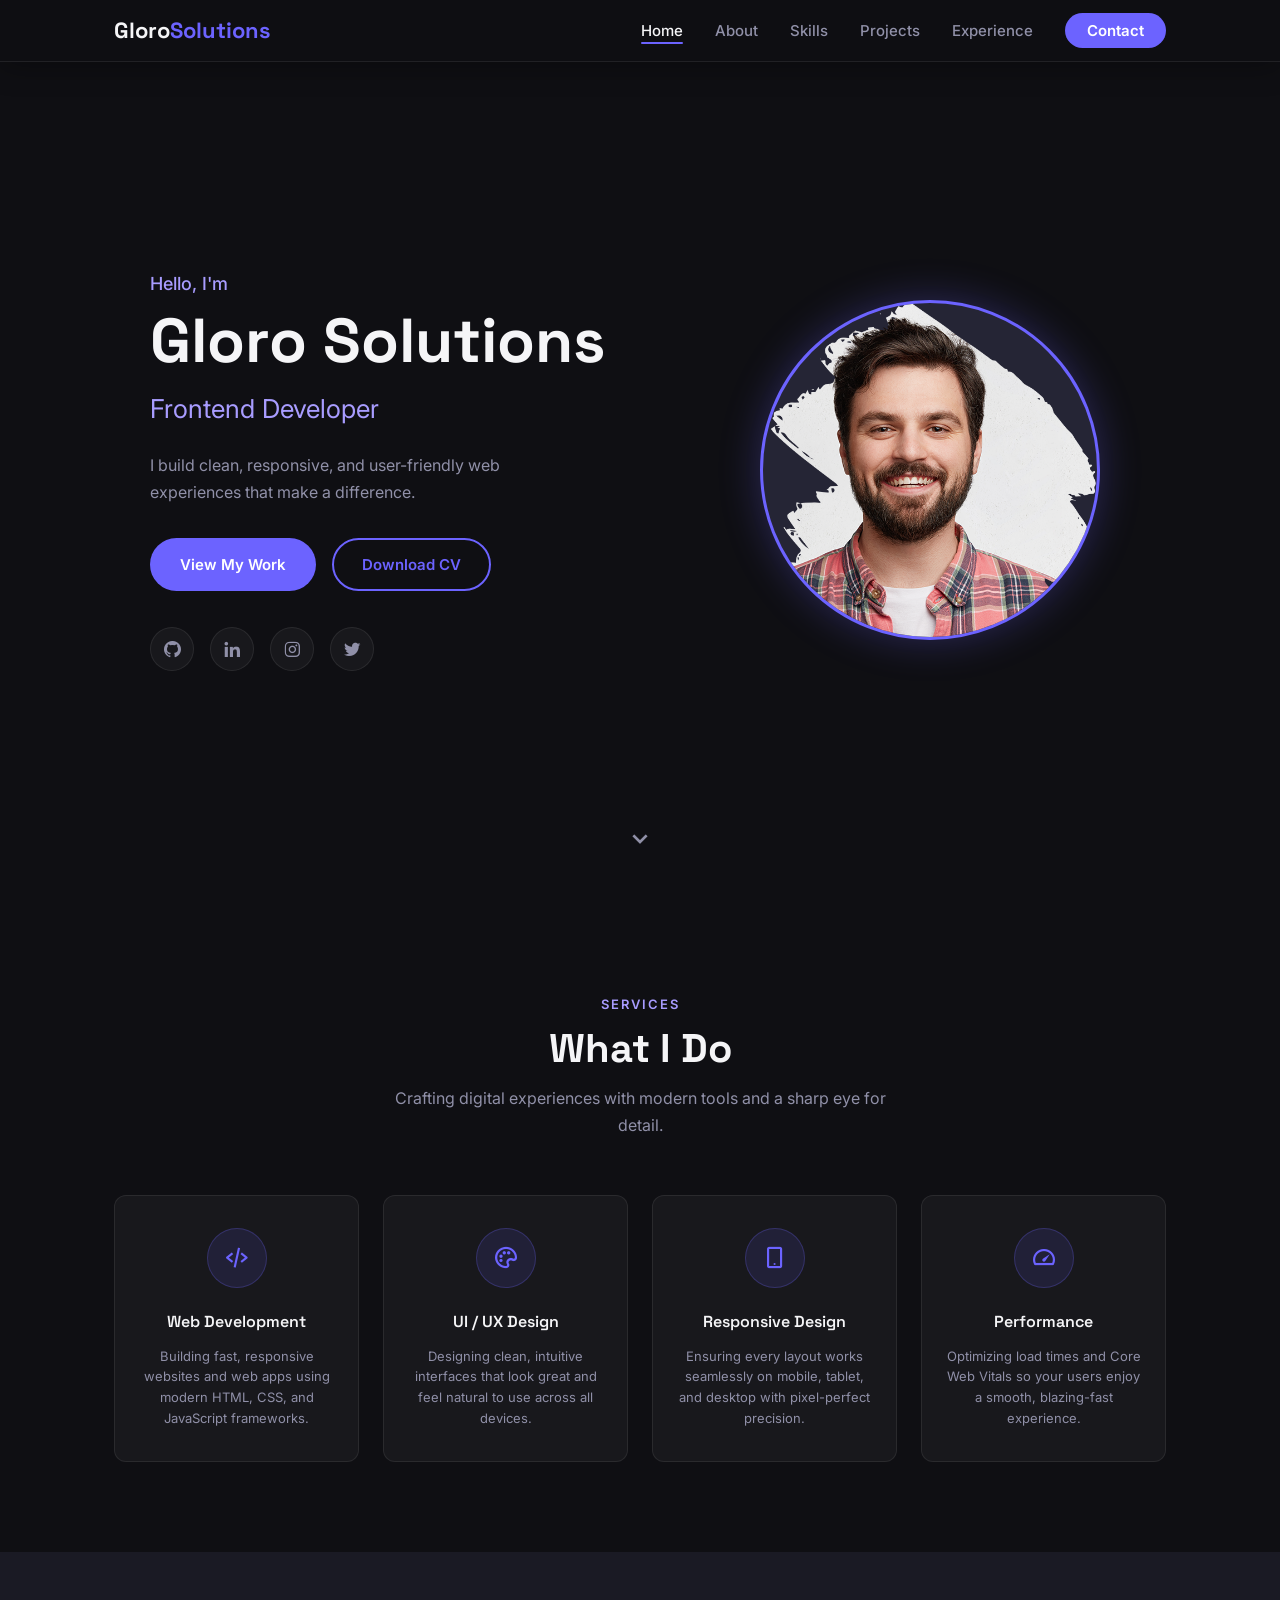
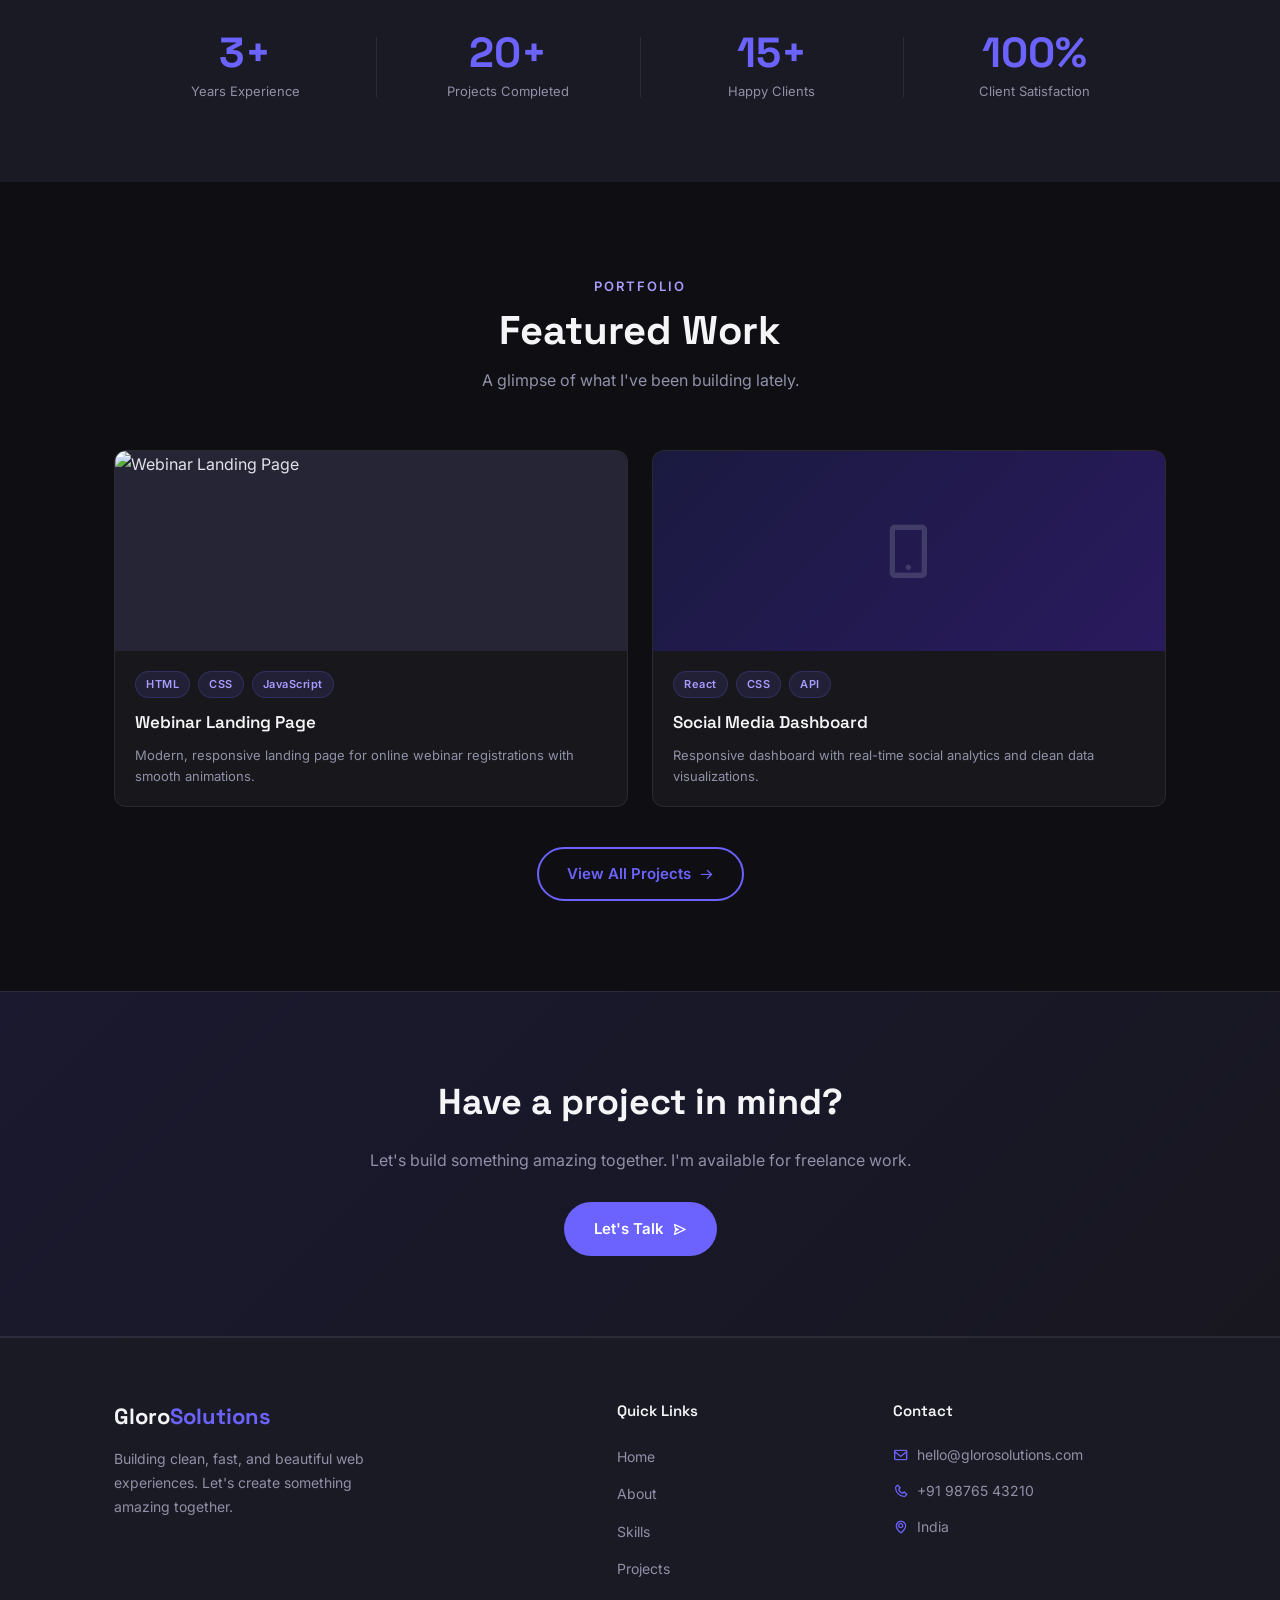
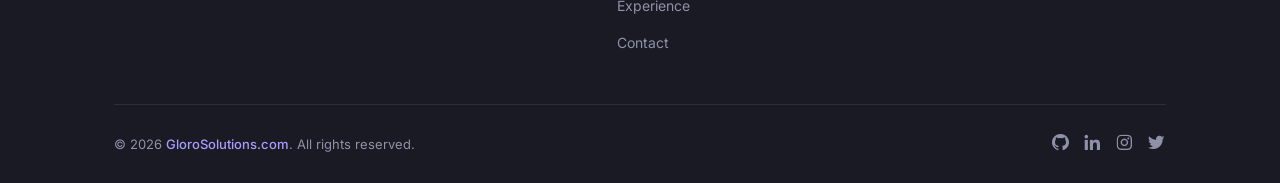
==== index.html @ 747c71aa "Initial commit" ====
<!doctype html>
<html lang="en">
  <head>
    <meta charset="UTF-8" />
    <meta name="viewport" content="width=device-width, initial-scale=1.0" />
    <title>Gloro Solutions | Frontend Developer Portfolio</title>
    <meta
      name="description"
      content="Frontend Developer portfolio showcasing projects, skills, and experience."
    />
    <link rel="stylesheet" href="style.css" />
    <!-- Boxicons -->
    <link
      href="https://unpkg.com/boxicons@2.1.4/css/boxicons.min.css"
      rel="stylesheet"
    />
    <!-- Google Fonts -->
    <link
      href="https://fonts.googleapis.com/css2?family=Inter:wght@300;400;500;600;700&family=Space+Grotesk:wght@400;500;600;700&display=swap"
      rel="stylesheet"
    />
  </head>

  <body>
    <!-- ===== NAVBAR ===== -->
    <nav class="navbar scrolled" id="navbar">
      <div class="nav-container">
        <a href="index.html" class="nav-logo">Gloro<span>Solutions</span></a>
        <button class="hamburger" id="hamburger" aria-label="Toggle menu">
          <span></span><span></span><span></span>
        </button>
        <ul class="nav-links" id="nav-links">
          <li><a href="index.html" class="active">Home</a></li>
          <li><a href="about.html">About</a></li>
          <li><a href="skills.html">Skills</a></li>
          <li><a href="projects.html">Projects</a></li>
          <li><a href="experience.html">Experience</a></li>
          <li><a href="contact.html" class="nav-cta">Contact</a></li>
        </ul>
      </div>
    </nav>

    <!-- ===== HERO / HOME ===== -->
    <section class="hero" id="home">
      <div class="hero-content">
        <p class="hero-greeting">Hello, I'm</p>
        <h1 class="hero-name">Gloro Solutions</h1>
        <h2 class="hero-title">Frontend Developer</h2>
        <p class="hero-desc">
          I build clean, responsive, and user-friendly web experiences that make
          a difference.
        </p>
        <div class="hero-btns">
          <a href="projects.html" class="btn btn-primary">View My Work</a>
          <a href="resume.pdf" class="btn btn-outline" download>Download CV</a>
        </div>
        <div class="hero-socials">
          <a href="#" aria-label="GitHub"><i class="bx bxl-github"></i></a>
          <a href="#" aria-label="LinkedIn"><i class="bx bxl-linkedin"></i></a>
          <a href="#" aria-label="Instagram"
            ><i class="bx bxl-instagram"></i
          ></a>
          <a href="#" aria-label="Twitter"><i class="bx bxl-twitter"></i></a>
        </div>
      </div>
      <div class="hero-image">
        <div class="hero-img-wrapper">
          <img src="img/main.png" alt="Gloro Solutions - Frontend Developer" />
        </div>
      </div>
      <a href="#what-i-do" class="scroll-indicator" aria-label="Scroll down">
        <i class="bx bx-chevron-down"></i>
      </a>
    </section>

    <!-- ===== WHAT I DO ===== -->
    <section class="section" id="what-i-do">
      <div class="container">
        <div class="section-header">
          <span class="section-tag">Services</span>
          <h2 class="section-title">What I Do</h2>
          <p class="section-subtitle">
            Crafting digital experiences with modern tools and a sharp eye for
            detail.
          </p>
        </div>
        <div class="services-grid">
          <div class="service-card fade-in">
            <div class="service-icon"><i class="bx bx-code-alt"></i></div>
            <h3>Web Development</h3>
            <p>
              Building fast, responsive websites and web apps using modern HTML,
              CSS, and JavaScript frameworks.
            </p>
          </div>
          <div class="service-card fade-in">
            <div class="service-icon"><i class="bx bx-palette"></i></div>
            <h3>UI / UX Design</h3>
            <p>
              Designing clean, intuitive interfaces that look great and feel
              natural to use across all devices.
            </p>
          </div>
          <div class="service-card fade-in">
            <div class="service-icon"><i class="bx bx-mobile-alt"></i></div>
            <h3>Responsive Design</h3>
            <p>
              Ensuring every layout works seamlessly on mobile, tablet, and
              desktop with pixel-perfect precision.
            </p>
          </div>
          <div class="service-card fade-in">
            <div class="service-icon"><i class="bx bx-tachometer"></i></div>
            <h3>Performance</h3>
            <p>
              Optimizing load times and Core Web Vitals so your users enjoy a
              smooth, blazing-fast experience.
            </p>
          </div>
        </div>
      </div>
    </section>

    <!-- ===== QUICK STATS ===== -->
    <section class="section section-alt home-stats-section">
      <div class="container">
        <div class="home-stats">
          <div class="home-stat fade-in">
            <span class="stat-number">3+</span>
            <span class="stat-label">Years Experience</span>
          </div>
          <div class="home-stat-divider"></div>
          <div class="home-stat fade-in">
            <span class="stat-number">20+</span>
            <span class="stat-label">Projects Completed</span>
          </div>
          <div class="home-stat-divider"></div>
          <div class="home-stat fade-in">
            <span class="stat-number">15+</span>
            <span class="stat-label">Happy Clients</span>
          </div>
          <div class="home-stat-divider"></div>
          <div class="home-stat fade-in">
            <span class="stat-number">100%</span>
            <span class="stat-label">Client Satisfaction</span>
          </div>
        </div>
      </div>
    </section>

    <!-- ===== FEATURED PROJECTS TEASER ===== -->
    <section class="section" id="featured">
      <div class="container">
        <div class="section-header">
          <span class="section-tag">Portfolio</span>
          <h2 class="section-title">Featured Work</h2>
          <p class="section-subtitle">
            A glimpse of what I've been building lately.
          </p>
        </div>
        <div class="featured-grid">
          <div class="project-card fade-in">
            <div class="project-img">
              <img src="img/Web 1920 – 2.png" alt="Webinar Landing Page" />
              <div class="project-overlay">
                <a href="#" class="btn btn-sm">Live Demo</a>
                <a href="#" class="btn btn-sm btn-outline-light">GitHub</a>
              </div>
            </div>
            <div class="project-info">
              <div class="project-tags">
                <span>HTML</span><span>CSS</span><span>JavaScript</span>
              </div>
              <h3>Webinar Landing Page</h3>
              <p>
                Modern, responsive landing page for online webinar registrations
                with smooth animations.
              </p>
            </div>
          </div>
          <div class="project-card fade-in">
            <div class="project-img project-img-placeholder">
              <i class="bx bx-mobile-alt"></i>
              <div class="project-overlay">
                <a href="#" class="btn btn-sm">Live Demo</a>
                <a href="#" class="btn btn-sm btn-outline-light">GitHub</a>
              </div>
            </div>
            <div class="project-info">
              <div class="project-tags">
                <span>React</span><span>CSS</span><span>API</span>
              </div>
              <h3>Social Media Dashboard</h3>
              <p>
                Responsive dashboard with real-time social analytics and clean
                data visualizations.
              </p>
            </div>
          </div>
        </div>
        <div class="view-all-wrap">
          <a href="projects.html" class="btn btn-outline"
            >View All Projects
            <i class="bx bx-arrow-back bx-flip-horizontal"></i
          ></a>
        </div>
      </div>
    </section>

    <!-- ===== CTA STRIP ===== -->
    <section class="cta-section">
      <div class="container">
        <div class="cta-box fade-in">
          <h2>Have a project in mind?</h2>
          <p>
            Let's build something amazing together. I'm available for freelance
            work.
          </p>
          <a href="contact.html" class="btn btn-primary"
            >Let's Talk <i class="bx bx-send"></i
          ></a>
        </div>
      </div>
    </section>

    <!-- ===== FOOTER ===== -->
    <footer class="footer">
      <div class="footer-container">
        <div class="footer-top">
          <div class="footer-brand">
            <a href="index.html" class="nav-logo">Gloro<span>Solutions</span></a>
            <p>
              Building clean, fast, and beautiful web experiences. Let's create
              something amazing together.
            </p>
          </div>
          <div class="footer-links">
            <h4>Quick Links</h4>
            <ul>
              <li><a href="index.html">Home</a></li>
              <li><a href="about.html">About</a></li>
              <li><a href="skills.html">Skills</a></li>
              <li><a href="projects.html">Projects</a></li>
              <li><a href="experience.html">Experience</a></li>
              <li><a href="contact.html">Contact</a></li>
            </ul>
          </div>
          <div class="footer-contact">
            <h4>Contact</h4>
            <p><i class="bx bx-envelope"></i> hello@glorosolutions.com</p>
            <p><i class="bx bx-phone"></i> +91 98765 43210</p>
            <p><i class="bx bx-map"></i> India</p>
          </div>
        </div>
        <div class="footer-bottom">
          <p class="footer-credit">
            &copy; 2026
            <a href="https://glorosolutions.com" target="_blank" rel="noopener"
              >GloroSolutions.com</a
            >. All rights reserved.
          </p>
          <div class="footer-socials">
            <a href="#" aria-label="GitHub"><i class="bx bxl-github"></i></a>
            <a href="#" aria-label="LinkedIn"
              ><i class="bx bxl-linkedin"></i
            ></a>
            <a href="#" aria-label="Instagram"
              ><i class="bx bxl-instagram"></i
            ></a>
            <a href="#" aria-label="Twitter"><i class="bx bxl-twitter"></i></a>
          </div>
        </div>
      </div>
    </footer>

    <!-- Back to Top -->
    <a href="#home" class="back-to-top" id="backToTop" aria-label="Back to top">
      <i class="bx bx-chevron-up"></i>
    </a>

    <script>
      // Mobile hamburger
      const hamburger = document.getElementById("hamburger");
      const navLinks = document.getElementById("nav-links");
      hamburger.addEventListener("click", () => {
        hamburger.classList.toggle("open");
        navLinks.classList.toggle("open");
      });
      navLinks.querySelectorAll("a").forEach((link) => {
        link.addEventListener("click", () => {
          hamburger.classList.remove("open");
          navLinks.classList.remove("open");
        });
      });

      // Back to top button
      const backBtn = document.getElementById("backToTop");
      window.addEventListener("scroll", () => {
        backBtn.classList.toggle("visible", window.scrollY > 400);
      });

      // Fade-in on scroll
      const fadeObserver = new IntersectionObserver(
        (entries) => {
          entries.forEach((entry) => {
            if (entry.isIntersecting) entry.target.classList.add("visible");
          });
        },
        { threshold: 0.1 },
      );
      document
        .querySelectorAll(".fade-in")
        .forEach((el) => fadeObserver.observe(el));
    </script>
  </body>
</html>
---- style.css ----
/* ===========================
   RESET & BASE
=========================== */
*,
*::before,
*::after {
  margin: 0;
  padding: 0;
  box-sizing: border-box;
}

:root {
  --accent: #6c63ff;
  --accent-light: #a89cff;
  --dark: #0f0f13;
  --dark-2: #1a1a24;
  --dark-3: #252535;
  --light: #f5f5f7;
  --text: #e2e2ea;
  --text-muted: #9090a8;
  --border: rgba(255, 255, 255, 0.08);
  --card-bg: rgba(255, 255, 255, 0.04);
  --radius: 12px;
  --radius-sm: 8px;
  --transition: 0.3s ease;
  --shadow: 0 4px 30px rgba(0, 0, 0, 0.3);
}

html {
  scroll-behavior: smooth;
}

body {
  background: var(--dark);
  color: var(--text);
  font-family: "Inter", sans-serif;
  font-size: 16px;
  line-height: 1.7;
  opacity: 0;
  animation: fadeIn 0.6s ease 0.1s forwards;
}

@keyframes fadeIn {
  to {
    opacity: 1;
  }
}

a {
  text-decoration: none;
  color: inherit;
}
img {
  max-width: 100%;
  display: block;
}
ul {
  list-style: none;
}

/* ===========================
   REUSABLE
=========================== */
.container {
  max-width: 1100px;
  margin: 0 auto;
  padding: 0 24px;
}

.section {
  padding: 90px 0;
}

/* Extra top padding for inner pages with fixed navbar */
.page-section {
  padding-top: 140px;
}

.section-alt {
  background: var(--dark-2);
}

.section-header {
  text-align: center;
  margin-bottom: 56px;
}

.section-tag {
  display: inline-block;
  font-size: 13px;
  font-weight: 600;
  letter-spacing: 2px;
  text-transform: uppercase;
  color: var(--accent-light);
  margin-bottom: 10px;
}

.section-title {
  font-family: "Space Grotesk", sans-serif;
  font-size: clamp(28px, 5vw, 40px);
  font-weight: 700;
  color: var(--light);
  line-height: 1.2;
}

.section-subtitle {
  color: var(--text-muted);
  margin-top: 12px;
  max-width: 500px;
  margin-left: auto;
  margin-right: auto;
}

/* Buttons */
.btn {
  display: inline-flex;
  align-items: center;
  gap: 8px;
  padding: 12px 28px;
  border-radius: 50px;
  font-weight: 600;
  font-size: 15px;
  cursor: pointer;
  border: 2px solid transparent;
  transition: var(--transition);
}

.btn-primary {
  background: var(--accent);
  color: #fff;
}

.btn-primary:hover {
  background: var(--accent-light);
  transform: translateY(-2px);
  box-shadow: 0 8px 25px rgba(108, 99, 255, 0.4);
}

.btn-outline {
  background: transparent;
  border-color: var(--accent);
  color: var(--accent);
}

.btn-outline:hover {
  background: var(--accent);
  color: #fff;
  transform: translateY(-2px);
}

.btn-sm {
  padding: 8px 20px;
  font-size: 13px;
  border-radius: 6px;
  background: var(--accent);
  color: #fff;
  border: 2px solid transparent;
}

.btn-sm:hover {
  background: #fff;
  color: var(--accent);
}

.btn-outline-light {
  background: transparent;
  border-color: rgba(255, 255, 255, 0.7);
  color: #fff;
}

.btn-outline-light:hover {
  background: #fff;
  color: var(--dark);
}

.btn-full {
  width: 100%;
  justify-content: center;
}

/* Fade-in animation */
.fade-in {
  opacity: 0;
  transform: translateY(24px);
  transition:
    opacity 0.6s ease,
    transform 0.6s ease;
}
.fade-in.visible {
  opacity: 1;
  transform: none;
}

/* ===========================
   NAVBAR
=========================== */
.navbar {
  position: fixed;
  top: 0;
  left: 0;
  right: 0;
  z-index: 1000;
  padding: 18px 0;
  transition: var(--transition);
}

.navbar.scrolled {
  background: rgba(15, 15, 19, 0.9);
  backdrop-filter: blur(12px);
  -webkit-backdrop-filter: blur(12px);
  border-bottom: 1px solid var(--border);
  padding: 12px 0;
  box-shadow: var(--shadow);
}

.nav-container {
  max-width: 1100px;
  margin: 0 auto;
  padding: 0 24px;
  display: flex;
  align-items: center;
  justify-content: space-between;
}

.nav-logo {
  font-family: "Space Grotesk", sans-serif;
  font-size: 22px;
  font-weight: 700;
  color: var(--light);
}

.nav-logo span {
  color: var(--accent);
}

.nav-links {
  display: flex;
  align-items: center;
  gap: 32px;
}

.nav-links a {
  font-size: 15px;
  font-weight: 500;
  color: var(--text-muted);
  transition: var(--transition);
  position: relative;
}

.nav-links a::after {
  content: "";
  position: absolute;
  bottom: -4px;
  left: 0;
  width: 0;
  height: 2px;
  background: var(--accent);
  transition: var(--transition);
  border-radius: 2px;
}

.nav-links a:hover,
.nav-links a.active {
  color: var(--light);
}

.nav-links a:hover::after,
.nav-links a.active::after {
  width: 100%;
}

.nav-cta {
  background: var(--accent);
  color: #fff !important;
  padding: 8px 22px;
  border-radius: 50px;
  font-weight: 600 !important;
}

.nav-cta::after {
  display: none !important;
}
.nav-cta:hover {
  background: var(--accent-light) !important;
  color: #fff !important;
}

.hamburger {
  display: none;
  flex-direction: column;
  gap: 5px;
  background: none;
  border: none;
  cursor: pointer;
  padding: 4px;
}

.hamburger span {
  display: block;
  width: 24px;
  height: 2px;
  background: var(--light);
  border-radius: 2px;
  transition: var(--transition);
}

.hamburger.open span:nth-child(1) {
  transform: translateY(7px) rotate(45deg);
}
.hamburger.open span:nth-child(2) {
  opacity: 0;
}
.hamburger.open span:nth-child(3) {
  transform: translateY(-7px) rotate(-45deg);
}

/* ===========================
   HERO
=========================== */
.hero {
  min-height: 100vh;
  display: flex;
  align-items: center;
  justify-content: center;
  gap: 60px;
  padding: 120px 24px 80px;
  max-width: 1100px;
  margin: 0 auto;
  position: relative;
}

.hero-content {
  flex: 1;
  max-width: 520px;
}

.hero-greeting {
  color: var(--accent-light);
  font-weight: 500;
  font-size: 18px;
  margin-bottom: 8px;
}

.hero-name {
  font-family: "Space Grotesk", sans-serif;
  font-size: clamp(36px, 6vw, 62px);
  font-weight: 700;
  color: var(--light);
  line-height: 1.1;
  margin-bottom: 12px;
}

.hero-title {
  font-size: clamp(18px, 3vw, 26px);
  font-weight: 400;
  color: var(--accent-light);
  margin-bottom: 20px;
}

.hero-desc {
  color: var(--text-muted);
  font-size: 16px;
  margin-bottom: 32px;
  max-width: 420px;
}

.hero-btns {
  display: flex;
  gap: 16px;
  flex-wrap: wrap;
  margin-bottom: 36px;
}

.hero-socials {
  display: flex;
  gap: 16px;
}

.hero-socials a {
  width: 44px;
  height: 44px;
  border-radius: 50%;
  border: 1px solid var(--border);
  display: flex;
  align-items: center;
  justify-content: center;
  color: var(--text-muted);
  font-size: 20px;
  transition: var(--transition);
  background: var(--card-bg);
}

.hero-socials a:hover {
  border-color: var(--accent);
  color: var(--accent);
  transform: translateY(-3px);
  background: rgba(108, 99, 255, 0.1);
}

.hero-image {
  flex: 1;
  max-width: 400px;
  display: flex;
  justify-content: center;
}

.hero-img-wrapper {
  width: 340px;
  height: 340px;
  border-radius: 50%;
  overflow: hidden;
  border: 3px solid var(--accent);
  box-shadow: 0 0 40px rgba(108, 99, 255, 0.3);
  background: var(--dark-3);
}

.hero-img-wrapper img {
  width: 100%;
  height: 100%;
  object-fit: cover;
  object-position: top;
  transition: transform 0.6s ease;
}

.hero-img-wrapper:hover img {
  transform: scale(1.05);
}

.scroll-indicator {
  position: absolute;
  bottom: 32px;
  left: 50%;
  transform: translateX(-50%);
  color: var(--text-muted);
  font-size: 32px;
  animation: bounce 2s infinite;
}

@keyframes bounce {
  0%,
  100% {
    transform: translateX(-50%) translateY(0);
  }
  50% {
    transform: translateX(-50%) translateY(10px);
  }
}

/* ===========================
   ABOUT
=========================== */
.about-grid {
  display: grid;
  grid-template-columns: 1fr 1fr;
  gap: 48px;
  align-items: start;
}

.about-text p {
  color: var(--text-muted);
  margin-bottom: 16px;
}

.about-text p strong {
  color: var(--light);
}

.about-stats {
  display: flex;
  gap: 32px;
  margin: 32px 0;
  flex-wrap: wrap;
}

.stat {
  text-align: center;
}

.stat-number {
  display: block;
  font-family: "Space Grotesk", sans-serif;
  font-size: 36px;
  font-weight: 700;
  color: var(--accent);
  line-height: 1;
}

.stat-label {
  font-size: 13px;
  color: var(--text-muted);
  margin-top: 4px;
  display: block;
}

.info-card {
  background: var(--card-bg);
  border: 1px solid var(--border);
  border-radius: var(--radius);
  padding: 28px;
}

.info-item {
  display: flex;
  justify-content: space-between;
  align-items: center;
  padding: 14px 0;
  border-bottom: 1px solid var(--border);
}

.info-item:last-child {
  border-bottom: none;
}

.info-label {
  font-size: 13px;
  color: var(--text-muted);
  text-transform: uppercase;
  letter-spacing: 1px;
  font-weight: 500;
}

.info-value {
  font-weight: 500;
  color: var(--light);
  font-size: 14px;
}

.available {
  color: #22c55e !important;
  display: flex;
  align-items: center;
  gap: 6px;
}

.available::before {
  content: "";
  display: inline-block;
  width: 8px;
  height: 8px;
  background: #22c55e;
  border-radius: 50%;
  animation: pulse 2s infinite;
}

@keyframes pulse {
  0%,
  100% {
    box-shadow: 0 0 0 0 rgba(34, 197, 94, 0.4);
  }
  50% {
    box-shadow: 0 0 0 6px rgba(34, 197, 94, 0);
  }
}

/* ===========================
   SKILLS
=========================== */
.skills-grid {
  display: grid;
  grid-template-columns: repeat(3, 1fr);
  gap: 28px;
}

.skill-category {
  background: var(--card-bg);
  border: 1px solid var(--border);
  border-radius: var(--radius);
  padding: 28px;
  transition: var(--transition);
}

.skill-category:hover {
  border-color: var(--accent);
  transform: translateY(-4px);
}

.skill-category h3 {
  font-family: "Space Grotesk", sans-serif;
  font-size: 17px;
  font-weight: 600;
  color: var(--light);
  margin-bottom: 24px;
  display: flex;
  align-items: center;
  gap: 8px;
}

.skill-category h3 i {
  color: var(--accent);
  font-size: 20px;
}

.skill-item {
  margin-bottom: 18px;
}

.skill-item span {
  font-size: 13px;
  color: var(--text-muted);
  display: block;
  margin-bottom: 6px;
}

.skill-bar {
  height: 5px;
  background: var(--border);
  border-radius: 10px;
  overflow: hidden;
}

.skill-fill {
  height: 100%;
  background: linear-gradient(90deg, var(--accent), var(--accent-light));
  border-radius: 10px;
  width: 0;
  transition: width 1.2s cubic-bezier(0.4, 0, 0.2, 1);
}

.skill-category.animate .skill-fill {
  /* triggered by JS */
}

/* ===========================
   PROJECTS
=========================== */
.projects-grid {
  display: grid;
  grid-template-columns: repeat(3, 1fr);
  gap: 24px;
}

.project-card {
  background: var(--card-bg);
  border: 1px solid var(--border);
  border-radius: var(--radius);
  overflow: hidden;
  transition: var(--transition);
}

.project-card:hover {
  border-color: var(--accent);
  transform: translateY(-6px);
  box-shadow: 0 16px 40px rgba(108, 99, 255, 0.2);
}

.project-img {
  position: relative;
  height: 200px;
  overflow: hidden;
  background: var(--dark-3);
}

.project-img img {
  width: 100%;
  height: 100%;
  object-fit: cover;
  transition: transform 0.5s ease;
}

.project-card:hover .project-img img {
  transform: scale(1.05);
}

.project-img-placeholder,
.project-img-placeholder-2 {
  display: flex;
  align-items: center;
  justify-content: center;
}

.project-img-placeholder {
  background: linear-gradient(135deg, #1a1a40, #2a1a5e);
}
.project-img-placeholder-2 {
  background: linear-gradient(135deg, #1a2a1a, #0a3a2a);
}

.project-img i {
  font-size: 64px;
  color: rgba(255, 255, 255, 0.15);
}

.project-overlay {
  position: absolute;
  inset: 0;
  background: rgba(15, 15, 19, 0.85);
  display: flex;
  align-items: center;
  justify-content: center;
  gap: 12px;
  opacity: 0;
  transition: var(--transition);
}

.project-card:hover .project-overlay {
  opacity: 1;
}

.project-info {
  padding: 20px;
}

.project-tags {
  display: flex;
  gap: 8px;
  flex-wrap: wrap;
  margin-bottom: 10px;
}

.project-tags span {
  font-size: 11px;
  font-weight: 600;
  letter-spacing: 0.5px;
  color: var(--accent-light);
  background: rgba(108, 99, 255, 0.12);
  padding: 3px 10px;
  border-radius: 20px;
  border: 1px solid rgba(108, 99, 255, 0.2);
}

.project-info h3 {
  font-family: "Space Grotesk", sans-serif;
  font-size: 17px;
  font-weight: 600;
  color: var(--light);
  margin-bottom: 8px;
}

.project-info p {
  font-size: 13px;
  color: var(--text-muted);
  line-height: 1.6;
}

/* ===========================
   EXPERIENCE / TIMELINE
=========================== */
.timeline {
  position: relative;
  max-width: 700px;
  margin: 0 auto;
  padding-left: 40px;
}

.timeline::before {
  content: "";
  position: absolute;
  left: 14px;
  top: 0;
  bottom: 0;
  width: 2px;
  background: var(--border);
}

.timeline-item {
  position: relative;
  margin-bottom: 40px;
}

.timeline-dot {
  position: absolute;
  left: -34px;
  top: 6px;
  width: 16px;
  height: 16px;
  border-radius: 50%;
  background: var(--accent);
  border: 3px solid var(--dark-2);
  box-shadow: 0 0 0 2px var(--accent);
}

.timeline-content {
  background: var(--card-bg);
  border: 1px solid var(--border);
  border-radius: var(--radius);
  padding: 22px 24px;
  transition: var(--transition);
}

.timeline-content:hover {
  border-color: var(--accent);
}

.timeline-date {
  font-size: 12px;
  font-weight: 600;
  letter-spacing: 1px;
  color: var(--accent-light);
  text-transform: uppercase;
  display: block;
  margin-bottom: 8px;
}

.timeline-content h3 {
  font-family: "Space Grotesk", sans-serif;
  font-size: 17px;
  font-weight: 600;
  color: var(--light);
  margin-bottom: 2px;
}

.timeline-content h4 {
  font-size: 14px;
  font-weight: 400;
  color: var(--text-muted);
  margin-bottom: 10px;
}

.timeline-content p {
  font-size: 14px;
  color: var(--text-muted);
  line-height: 1.7;
}

/* ===========================
   CONTACT
=========================== */
.contact-grid {
  display: grid;
  grid-template-columns: 1fr 1.5fr;
  gap: 40px;
  align-items: start;
}

.contact-info {
  display: flex;
  flex-direction: column;
  gap: 16px;
}

.contact-card {
  background: var(--card-bg);
  border: 1px solid var(--border);
  border-radius: var(--radius);
  padding: 20px 24px;
  display: flex;
  align-items: center;
  gap: 16px;
  transition: var(--transition);
}

.contact-card:hover {
  border-color: var(--accent);
  transform: translateX(4px);
}

.contact-card i {
  font-size: 28px;
  color: var(--accent);
  flex-shrink: 0;
}

.contact-card h3 {
  font-size: 12px;
  font-weight: 600;
  text-transform: uppercase;
  letter-spacing: 1px;
  color: var(--text-muted);
  margin-bottom: 2px;
}

.contact-card a,
.contact-card span {
  color: var(--light);
  font-size: 14px;
  font-weight: 500;
  transition: var(--transition);
}

.contact-card a:hover {
  color: var(--accent);
}

.contact-socials {
  display: flex;
  gap: 12px;
  padding: 8px 0;
}

.contact-socials a {
  width: 40px;
  height: 40px;
  border-radius: 50%;
  border: 1px solid var(--border);
  display: flex;
  align-items: center;
  justify-content: center;
  color: var(--text-muted);
  font-size: 18px;
  transition: var(--transition);
  background: var(--card-bg);
}

.contact-socials a:hover {
  border-color: var(--accent);
  color: var(--accent);
  transform: translateY(-3px);
}

.contact-form {
  display: flex;
  flex-direction: column;
  gap: 16px;
}

.form-group input,
.form-group textarea {
  width: 100%;
  padding: 14px 18px;
  background: var(--card-bg);
  border: 1px solid var(--border);
  border-radius: var(--radius-sm);
  color: var(--light);
  font-family: inherit;
  font-size: 14px;
  transition: var(--transition);
  outline: none;
  resize: vertical;
}

.form-group input:focus,
.form-group textarea:focus {
  border-color: var(--accent);
  background: rgba(108, 99, 255, 0.06);
}

.form-group input::placeholder,
.form-group textarea::placeholder {
  color: var(--text-muted);
}

/* ===========================
   FOOTER
=========================== */
.footer {
  background: var(--dark-2);
  border-top: 1px solid var(--border);
  padding: 60px 0 0;
}

.footer-container {
  max-width: 1100px;
  margin: 0 auto;
  padding: 0 24px;
}

.footer-top {
  display: grid;
  grid-template-columns: 2fr 1fr 1.2fr;
  gap: 48px;
  padding-bottom: 48px;
}

.footer-brand p {
  color: var(--text-muted);
  font-size: 14px;
  margin-top: 12px;
  max-width: 280px;
  line-height: 1.7;
}

.footer-links h4,
.footer-contact h4 {
  font-family: "Space Grotesk", sans-serif;
  font-size: 15px;
  font-weight: 600;
  color: var(--light);
  margin-bottom: 20px;
}

.footer-links ul {
  display: flex;
  flex-direction: column;
  gap: 10px;
}

.footer-links a {
  font-size: 14px;
  color: var(--text-muted);
  transition: var(--transition);
}

.footer-links a:hover {
  color: var(--accent);
  padding-left: 4px;
}

.footer-contact p {
  font-size: 14px;
  color: var(--text-muted);
  display: flex;
  align-items: center;
  gap: 8px;
  margin-bottom: 12px;
}

.footer-contact i {
  color: var(--accent);
  font-size: 16px;
}

.footer-bottom {
  border-top: 1px solid var(--border);
  padding: 22px 0;
  display: flex;
  align-items: center;
  justify-content: space-between;
  flex-wrap: wrap;
  gap: 16px;
}

.footer-bottom p {
  font-size: 13px;
  color: var(--text-muted);
}

.footer-socials {
  display: flex;
  gap: 12px;
}

.footer-socials a {
  color: var(--text-muted);
  font-size: 20px;
  transition: var(--transition);
}

.footer-socials a:hover {
  color: var(--accent);
  transform: translateY(-2px);
}

/* ===========================
   BACK TO TOP
=========================== */
.back-to-top {
  position: fixed;
  bottom: 28px;
  right: 28px;
  width: 44px;
  height: 44px;
  background: var(--accent);
  color: #fff;
  border-radius: 50%;
  display: flex;
  align-items: center;
  justify-content: center;
  font-size: 22px;
  opacity: 0;
  visibility: hidden;
  transform: translateY(20px);
  transition: var(--transition);
  z-index: 999;
  box-shadow: 0 4px 15px rgba(108, 99, 255, 0.4);
}

.back-to-top.visible {
  opacity: 1;
  visibility: visible;
  transform: none;
}

.back-to-top:hover {
  background: var(--accent-light);
}

/* ===========================
   RESPONSIVE
=========================== */
@media (max-width: 900px) {
  .hero {
    flex-direction: column-reverse;
    text-align: center;
    padding-top: 100px;
  }

  .hero-desc,
  .hero-btns,
  .hero-socials {
    margin-left: auto;
    margin-right: auto;
  }
  .hero-btns {
    justify-content: center;
  }
  .hero-socials {
    justify-content: center;
  }
  .hero-image {
    max-width: 260px;
  }
  .hero-img-wrapper {
    width: 240px;
    height: 240px;
  }

  .about-grid {
    grid-template-columns: 1fr;
  }
  .skills-grid {
    grid-template-columns: 1fr;
  }
  .projects-grid {
    grid-template-columns: 1fr;
  }
  .contact-grid {
    grid-template-columns: 1fr;
  }
  .footer-top {
    grid-template-columns: 1fr 1fr;
  }
}

@media (max-width: 640px) {
  .nav-links {
    display: none;
    position: fixed;
    top: 0;
    left: 0;
    right: 0;
    background: var(--dark);
    padding: 80px 32px 40px;
    flex-direction: column;
    align-items: flex-start;
    gap: 24px;
    border-bottom: 1px solid var(--border);
    z-index: 999;
  }

  .nav-links.open {
    display: flex;
  }
  .hamburger {
    display: flex;
    z-index: 1001;
  }

  .section {
    padding: 70px 0;
  }
  .footer-top {
    grid-template-columns: 1fr;
    gap: 32px;
  }
  .footer-bottom {
    flex-direction: column;
    align-items: flex-start;
    gap: 12px;
  }

  .hero-name {
    font-size: clamp(30px, 8vw, 48px);
  }
  .about-stats {
    gap: 20px;
  }
}

/* ===========================
   SERVICES GRID (Home)
=========================== */
.services-grid {
  display: grid;
  grid-template-columns: repeat(4, 1fr);
  gap: 24px;
}

.service-card {
  background: var(--card-bg);
  border: 1px solid var(--border);
  border-radius: var(--radius);
  padding: 32px 24px;
  text-align: center;
  transition: var(--transition);
}

.service-card:hover {
  border-color: var(--accent);
  transform: translateY(-6px);
  box-shadow: 0 12px 35px rgba(108, 99, 255, 0.15);
}

.service-icon {
  width: 60px;
  height: 60px;
  border-radius: 50%;
  background: rgba(108, 99, 255, 0.12);
  border: 1px solid rgba(108, 99, 255, 0.25);
  display: flex;
  align-items: center;
  justify-content: center;
  margin: 0 auto 20px;
  font-size: 26px;
  color: var(--accent);
  transition: var(--transition);
}

.service-card:hover .service-icon {
  background: var(--accent);
  color: #fff;
}

.service-card h3 {
  font-family: "Space Grotesk", sans-serif;
  font-size: 16px;
  font-weight: 600;
  color: var(--light);
  margin-bottom: 10px;
}

.service-card p {
  font-size: 13px;
  color: var(--text-muted);
  line-height: 1.6;
}

/* ===========================
   HOME STATS BAR
=========================== */
.home-stats-section {
  padding: 60px 0;
}

.home-stats {
  display: flex;
  align-items: center;
  justify-content: center;
  gap: 0;
  flex-wrap: wrap;
}

.home-stat {
  flex: 1;
  text-align: center;
  padding: 20px;
  min-width: 140px;
}

.home-stat .stat-number {
  display: block;
  font-family: "Space Grotesk", sans-serif;
  font-size: 42px;
  font-weight: 700;
  color: var(--accent);
  line-height: 1;
}

.home-stat .stat-label {
  font-size: 13px;
  color: var(--text-muted);
  margin-top: 6px;
  display: block;
}

.home-stat-divider {
  width: 1px;
  height: 60px;
  background: var(--border);
  flex-shrink: 0;
}

/* ===========================
   FEATURED GRID (Home)
=========================== */
.featured-grid {
  display: grid;
  grid-template-columns: repeat(2, 1fr);
  gap: 24px;
  margin-bottom: 40px;
}

.view-all-wrap {
  text-align: center;
}

/* ===========================
   CTA SECTION (Home)
=========================== */
.cta-section {
  padding: 80px 0;
  background: linear-gradient(135deg, rgba(108,99,255,0.12), rgba(168,156,255,0.06));
  border-top: 1px solid var(--border);
  border-bottom: 1px solid var(--border);
}

.cta-box {
  text-align: center;
  max-width: 560px;
  margin: 0 auto;
}

.cta-box h2 {
  font-family: "Space Grotesk", sans-serif;
  font-size: clamp(24px, 4vw, 36px);
  font-weight: 700;
  color: var(--light);
  margin-bottom: 14px;
}

.cta-box p {
  color: var(--text-muted);
  margin-bottom: 28px;
  font-size: 16px;
}

/* ===========================
   FOOTER CREDIT
=========================== */
.footer-credit {
  font-size: 13px;
  color: var(--text-muted);
}

.footer-credit a {
  color: var(--accent-light);
  font-weight: 500;
  transition: var(--transition);
}

.footer-credit a:hover {
  color: var(--accent);
}

/* ===========================
   RESPONSIVE — NEW SECTIONS
=========================== */
@media (max-width: 900px) {
  .services-grid {
    grid-template-columns: repeat(2, 1fr);
  }
  .featured-grid {
    grid-template-columns: 1fr;
  }
  .home-stat-divider {
    display: none;
  }
  .home-stats {
    gap: 16px;
  }
}

@media (max-width: 640px) {
  .services-grid {
    grid-template-columns: 1fr;
  }
  .home-stat {
    min-width: 120px;
  }
}
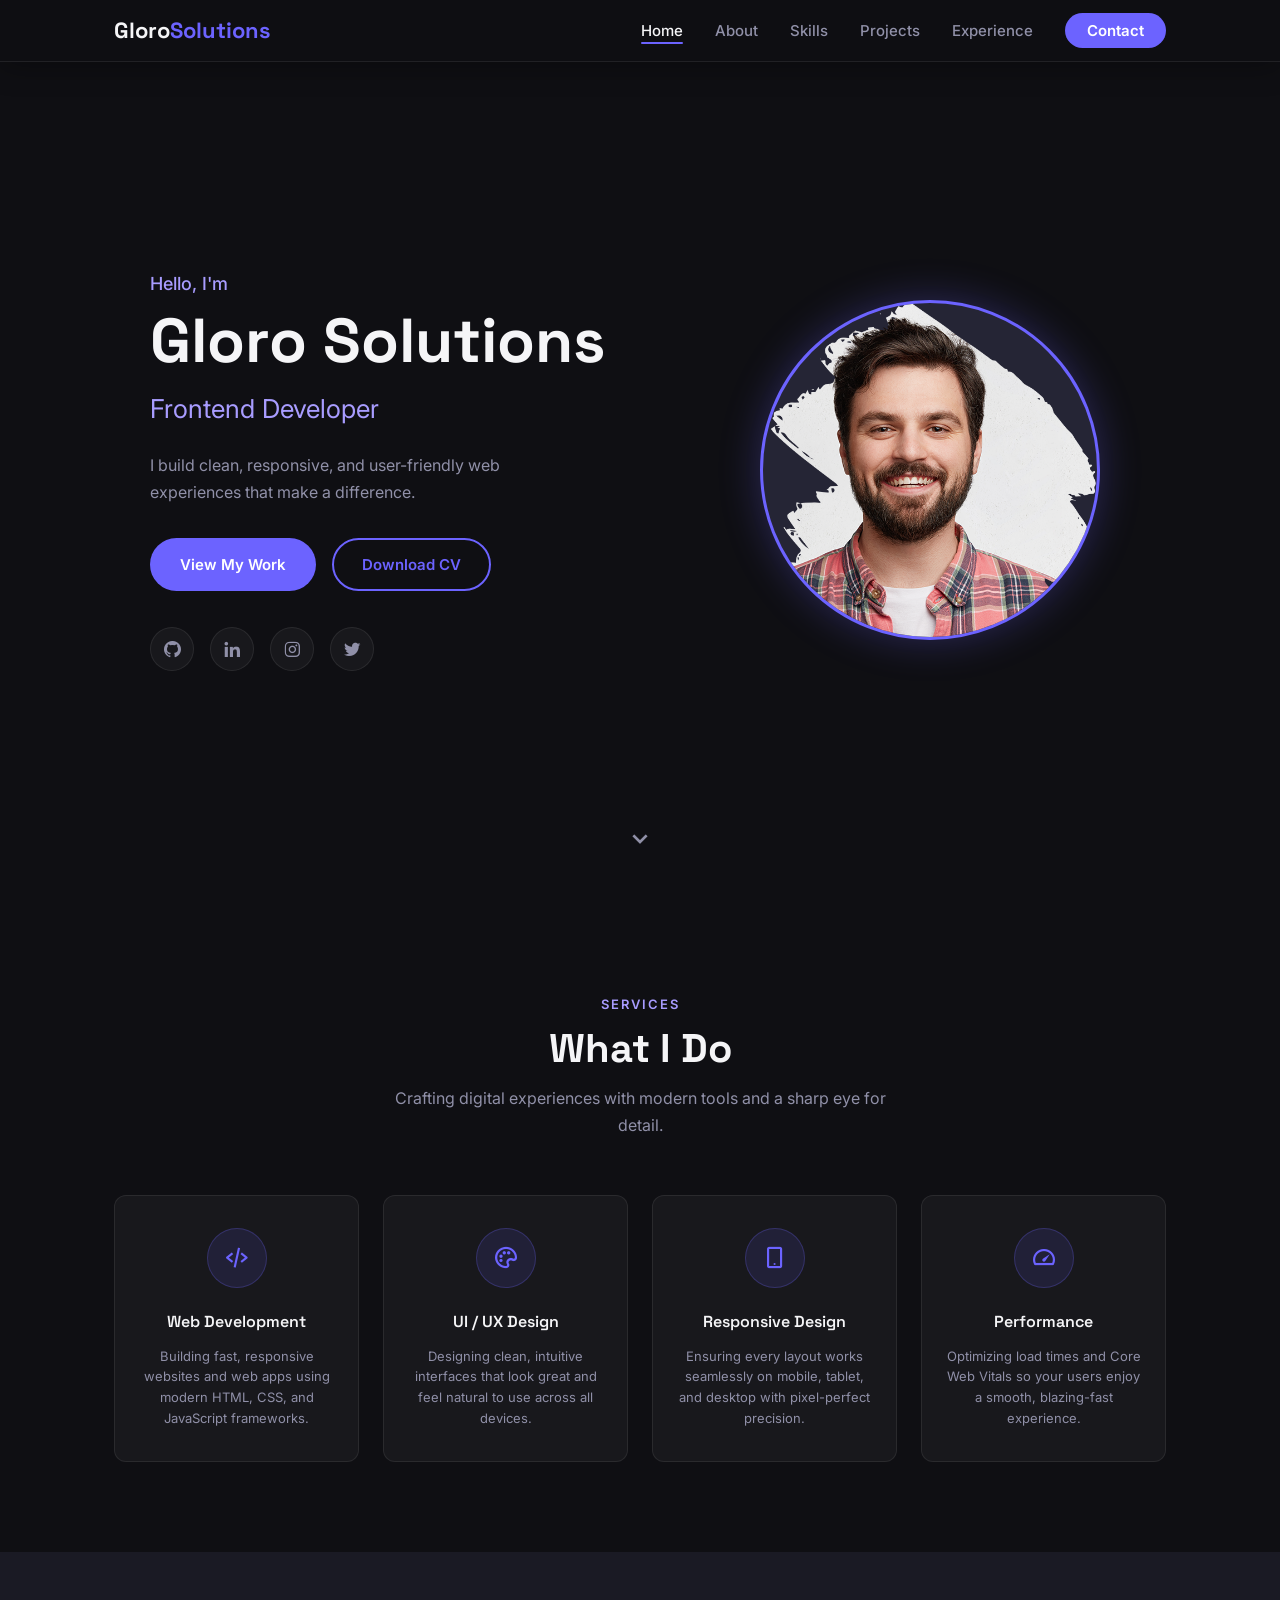
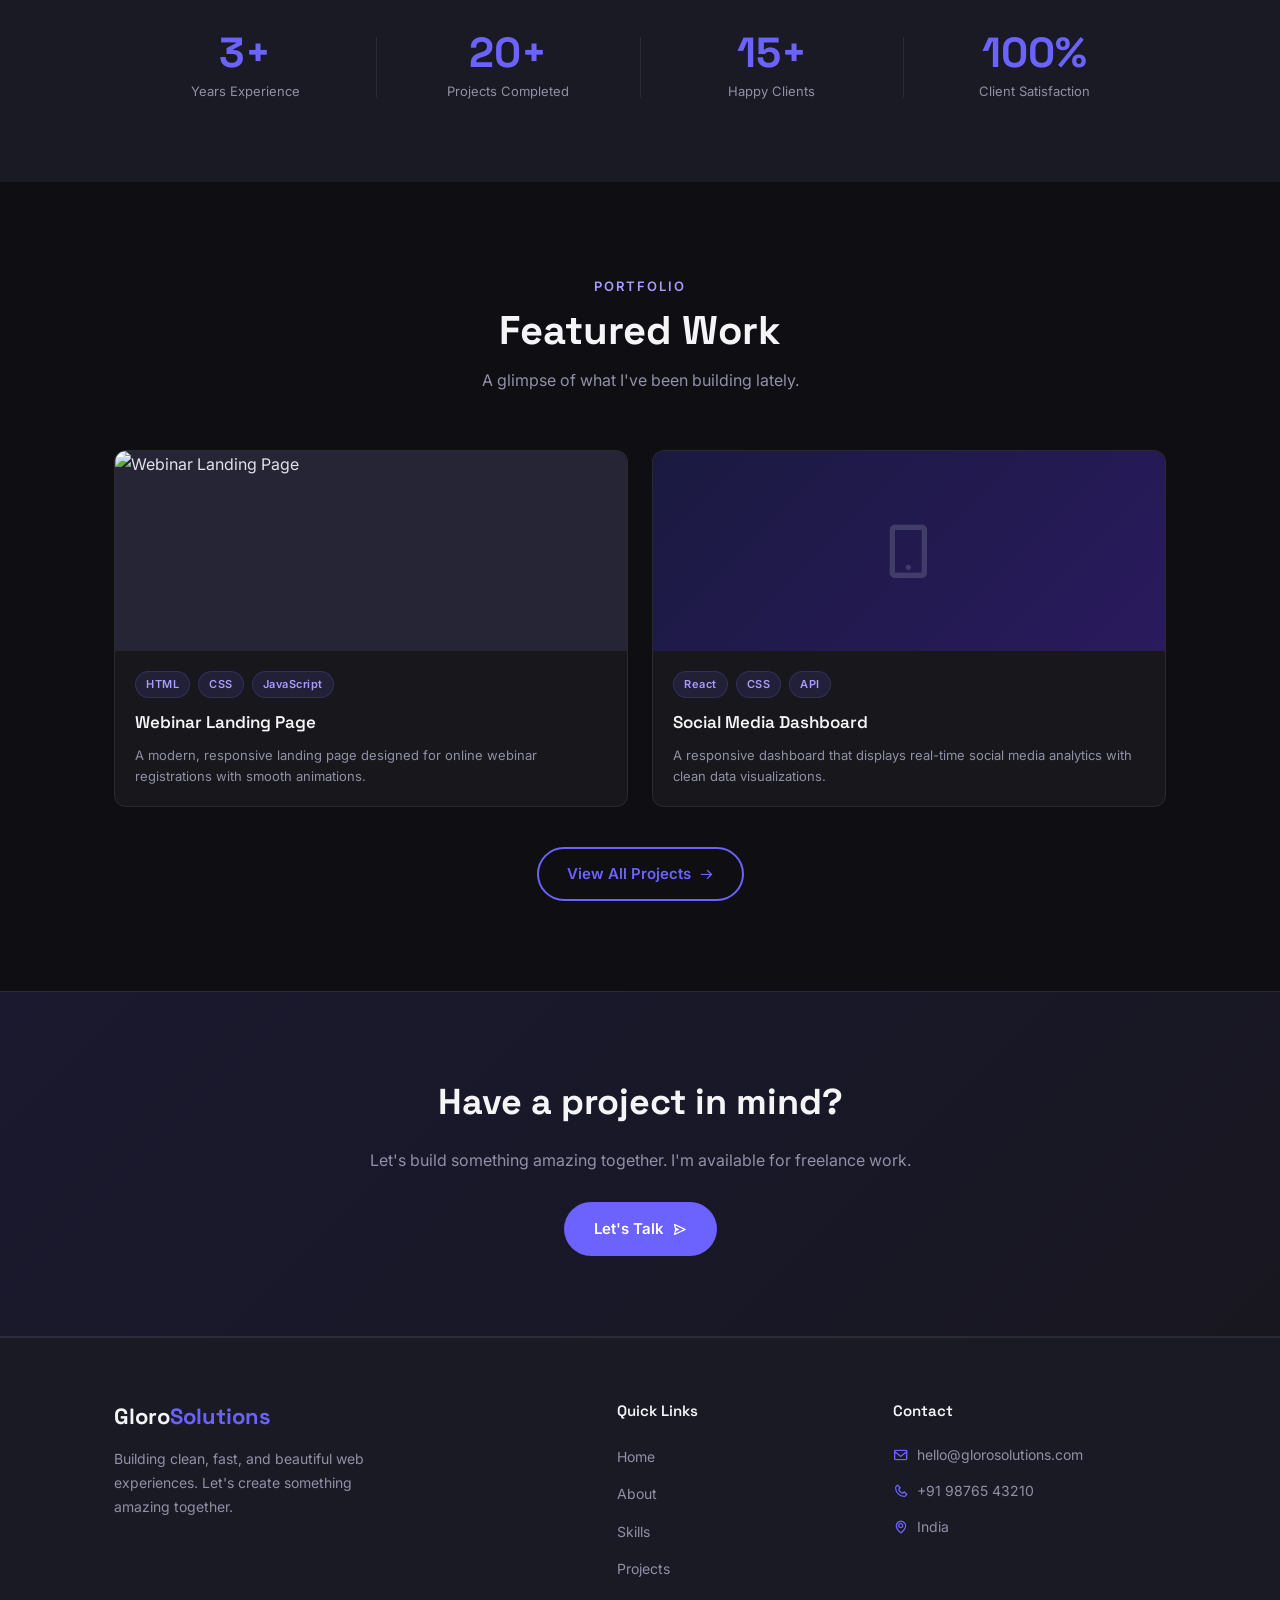
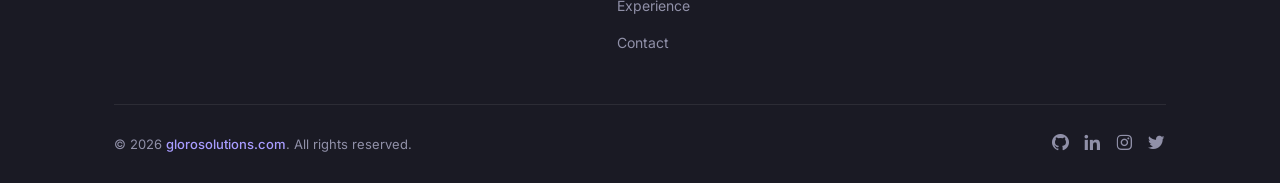
==== commit 25b4c72d: "added data variables" ====
--- a/index.html
+++ b/index.html
@@ -6,8 +6,54 @@
     <title>Gloro Solutions | Frontend Developer Portfolio</title>
     <meta
       name="description"
+      content="Frontend Developer portfolio showcasing projects, skills, and experience. Specializing in responsive web design, React, and modern JavaScript."
+    />
+    <meta
+      name="keywords"
+      content="frontend developer, web developer, portfolio, React, JavaScript, HTML, CSS"
+    />
+    <meta name="author" content="Gloro Solutions" />
+    <meta name="robots" content="index, follow" />
+    <meta name="viewport" content="width=device-width, initial-scale=1.0" />
+    <!-- Open Graph Tags -->
+    <meta property="og:type" content="website" />
+    <meta
+      property="og:title"
+      content="Gloro Solutions | Frontend Developer Portfolio"
+    />
+    <meta
+      property="og:description"
       content="Frontend Developer portfolio showcasing projects, skills, and experience."
     />
+    <meta
+      property="og:url"
+      content="https://portfolio-sample-glorosolutions.vercel.app"
+    />
+    <meta
+      property="og:image"
+      content="https://portfolio-sample-glorosolutions.vercel.app/img/main.png"
+    />
+    <meta property="og:site_name" content="Gloro Solutions" />
+    <!-- Twitter Card Tags -->
+    <meta name="twitter:card" content="summary_large_image" />
+    <meta
+      name="twitter:title"
+      content="Gloro Solutions | Frontend Developer Portfolio"
+    />
+    <meta
+      name="twitter:description"
+      content="Frontend Developer portfolio showcasing projects, skills, and experience."
+    />
+    <meta
+      name="twitter:image"
+      content="https://portfolio-sample-glorosolutions.vercel.app/img/main.png"
+    />
+    <!-- Canonical Link -->
+    <link
+      rel="canonical"
+      href="https://portfolio-sample-glorosolutions.vercel.app"
+    />
+    <link rel="icon" href="img/favicon.ico" />
     <link rel="stylesheet" href="style.css" />
     <!-- Boxicons -->
     <link
@@ -228,7 +274,9 @@
       <div class="footer-container">
         <div class="footer-top">
           <div class="footer-brand">
-            <a href="index.html" class="nav-logo">Gloro<span>Solutions</span></a>
+            <a href="index.html" class="nav-logo"
+              >Gloro<span>Solutions</span></a
+            >
             <p>
               Building clean, fast, and beautiful web experiences. Let's create
               something amazing together.
@@ -278,6 +326,7 @@
       <i class="bx bx-chevron-up"></i>
     </a>
 
+    <script src="data.js"></script>
     <script>
       // Mobile hamburger
       const hamburger = document.getElementById("hamburger");
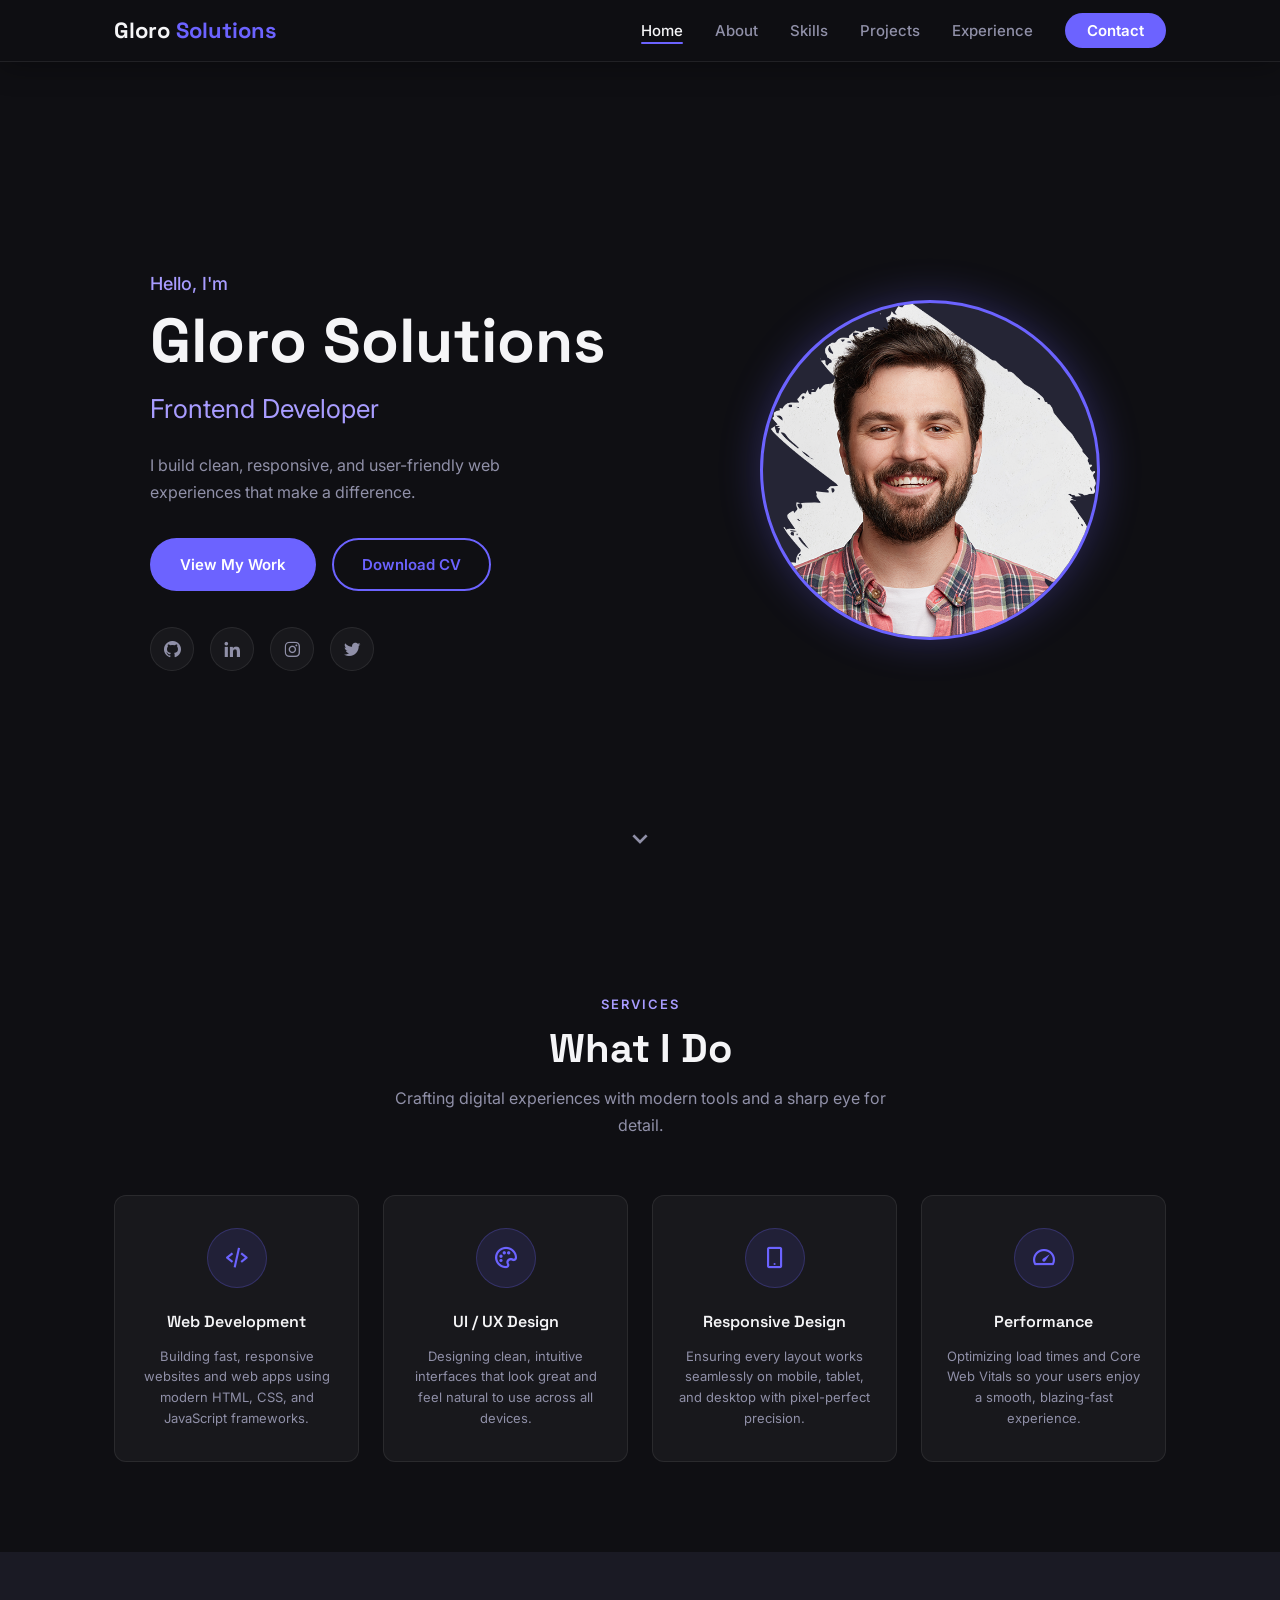
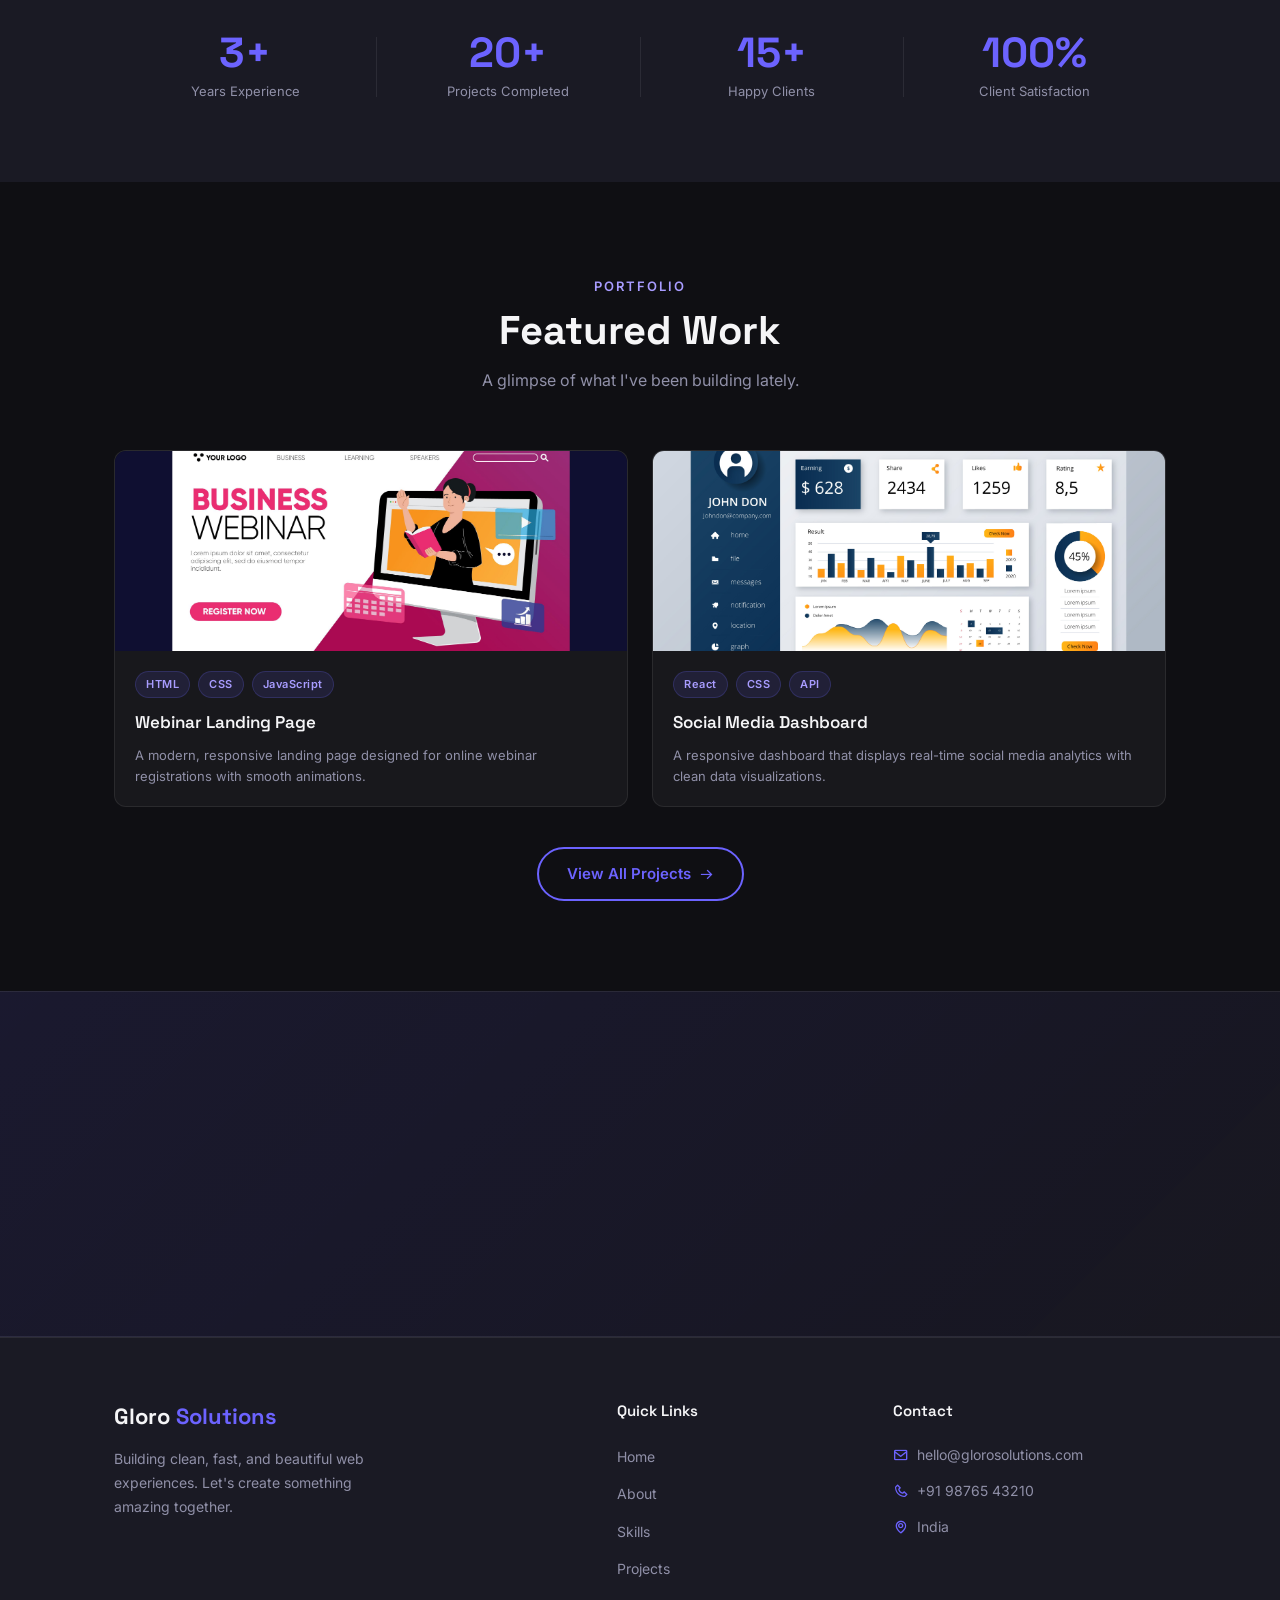
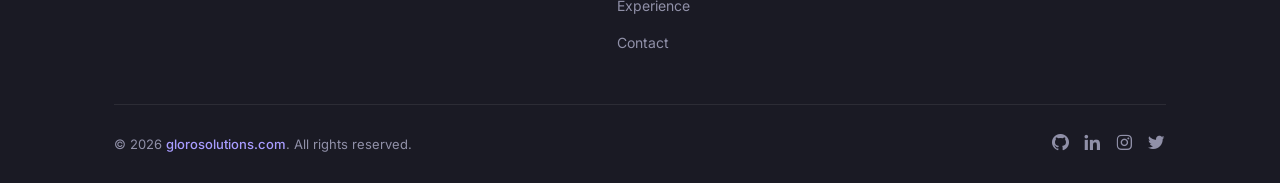
==== commit 255fea25: "update ui" ====
--- a/index.html
+++ b/index.html
@@ -71,7 +71,7 @@
     <!-- ===== NAVBAR ===== -->
     <nav class="navbar scrolled" id="navbar">
       <div class="nav-container">
-        <a href="index.html" class="nav-logo">Gloro<span>Solutions</span></a>
+        <a href="index.html" class="nav-logo">Alan<span>John</span></a>
         <button class="hamburger" id="hamburger" aria-label="Toggle menu">
           <span></span><span></span><span></span>
         </button>
@@ -89,16 +89,13 @@
     <!-- ===== HERO / HOME ===== -->
     <section class="hero" id="home">
       <div class="hero-content">
-        <p class="hero-greeting">Hello, I'm</p>
-        <h1 class="hero-name">Gloro Solutions</h1>
-        <h2 class="hero-title">Frontend Developer</h2>
-        <p class="hero-desc">
-          I build clean, responsive, and user-friendly web experiences that make
-          a difference.
-        </p>
+        <p class="hero-greeting"></p>
+        <h1 class="hero-name"></h1>
+        <h2 class="hero-title"></h2>
+        <p class="hero-desc"></p>
         <div class="hero-btns">
           <a href="projects.html" class="btn btn-primary">View My Work</a>
-          <a href="resume.pdf" class="btn btn-outline" download>Download CV</a>
+          <a href="#" class="btn btn-outline" download>Download CV</a>
         </div>
         <div class="hero-socials">
           <a href="#" aria-label="GitHub"><i class="bx bxl-github"></i></a>
@@ -111,7 +108,7 @@
       </div>
       <div class="hero-image">
         <div class="hero-img-wrapper">
-          <img src="img/main.png" alt="Gloro Solutions - Frontend Developer" />
+          <img src="" alt="" />
         </div>
       </div>
       <a href="#what-i-do" class="scroll-indicator" aria-label="Scroll down">
@@ -274,13 +271,8 @@
       <div class="footer-container">
         <div class="footer-top">
           <div class="footer-brand">
-            <a href="index.html" class="nav-logo"
-              >Gloro<span>Solutions</span></a
-            >
-            <p>
-              Building clean, fast, and beautiful web experiences. Let's create
-              something amazing together.
-            </p>
+            <a href="index.html" class="nav-logo"></a>
+            <p></p>
           </div>
           <div class="footer-links">
             <h4>Quick Links</h4>
@@ -295,28 +287,17 @@
           </div>
           <div class="footer-contact">
             <h4>Contact</h4>
-            <p><i class="bx bx-envelope"></i> hello@glorosolutions.com</p>
-            <p><i class="bx bx-phone"></i> +91 98765 43210</p>
-            <p><i class="bx bx-map"></i> India</p>
+            <p></p>
+            <p></p>
+            <p></p>
           </div>
         </div>
         <div class="footer-bottom">
           <p class="footer-credit">
-            &copy; 2026
-            <a href="https://glorosolutions.com" target="_blank" rel="noopener"
-              >GloroSolutions.com</a
-            >. All rights reserved.
+            &copy; 2026 <a href="#" target="_blank" rel="noopener"></a>. All
+            rights reserved.
           </p>
-          <div class="footer-socials">
-            <a href="#" aria-label="GitHub"><i class="bx bxl-github"></i></a>
-            <a href="#" aria-label="LinkedIn"
-              ><i class="bx bxl-linkedin"></i
-            ></a>
-            <a href="#" aria-label="Instagram"
-              ><i class="bx bxl-instagram"></i
-            ></a>
-            <a href="#" aria-label="Twitter"><i class="bx bxl-twitter"></i></a>
-          </div>
+          <div class="footer-socials"></div>
         </div>
       </div>
     </footer>
--- a/style.css
+++ b/style.css
@@ -616,9 +616,7 @@
   transition: width 1.2s cubic-bezier(0.4, 0, 0.2, 1);
 }
 
-.skill-category.animate .skill-fill {
-  /* triggered by JS */
-}
+
 
 /* ===========================
    PROJECTS
@@ -815,17 +813,12 @@
 /* ===========================
    CONTACT
 =========================== */
-.contact-grid {
+/* Full-width 3-card layout (no form) */
+.contact-cards-full {
   display: grid;
-  grid-template-columns: 1fr 1.5fr;
-  gap: 40px;
-  align-items: start;
-}
-
-.contact-info {
-  display: flex;
-  flex-direction: column;
-  gap: 16px;
+  grid-template-columns: repeat(3, 1fr);
+  gap: 24px;
+  margin-bottom: 36px;
 }
 
 .contact-card {
@@ -839,9 +832,16 @@
   transition: var(--transition);
 }
 
+.contact-card {
+  flex-direction: column;
+  align-items: flex-start;
+  gap: 12px;
+}
+
 .contact-card:hover {
   border-color: var(--accent);
-  transform: translateX(4px);
+  transform: translateY(-4px);
+  box-shadow: 0 12px 30px rgba(108, 99, 255, 0.15);
 }
 
 .contact-card i {
@@ -877,16 +877,21 @@
   padding: 8px 0;
 }
 
+.contact-socials-center {
+  justify-content: center;
+  padding: 12px 0 0;
+}
+
 .contact-socials a {
-  width: 40px;
-  height: 40px;
+  width: 44px;
+  height: 44px;
   border-radius: 50%;
   border: 1px solid var(--border);
   display: flex;
   align-items: center;
   justify-content: center;
   color: var(--text-muted);
-  font-size: 18px;
+  font-size: 20px;
   transition: var(--transition);
   background: var(--card-bg);
 }
@@ -895,38 +900,7 @@
   border-color: var(--accent);
   color: var(--accent);
   transform: translateY(-3px);
-}
-
-.contact-form {
-  display: flex;
-  flex-direction: column;
-  gap: 16px;
-}
-
-.form-group input,
-.form-group textarea {
-  width: 100%;
-  padding: 14px 18px;
-  background: var(--card-bg);
-  border: 1px solid var(--border);
-  border-radius: var(--radius-sm);
-  color: var(--light);
-  font-family: inherit;
-  font-size: 14px;
-  transition: var(--transition);
-  outline: none;
-  resize: vertical;
-}
-
-.form-group input:focus,
-.form-group textarea:focus {
-  border-color: var(--accent);
-  background: rgba(108, 99, 255, 0.06);
-}
-
-.form-group input::placeholder,
-.form-group textarea::placeholder {
-  color: var(--text-muted);
+  background: rgba(108, 99, 255, 0.1);
 }
 
 /* ===========================
@@ -1127,6 +1101,10 @@
     z-index: 999;
   }
 
+  .contact-cards-full {
+    grid-template-columns: 1fr;
+  }
+
   .nav-links.open {
     display: flex;
   }
@@ -1278,7 +1256,11 @@
 =========================== */
 .cta-section {
   padding: 80px 0;
-  background: linear-gradient(135deg, rgba(108,99,255,0.12), rgba(168,156,255,0.06));
+  background: linear-gradient(
+    135deg,
+    rgba(108, 99, 255, 0.12),
+    rgba(168, 156, 255, 0.06)
+  );
   border-top: 1px solid var(--border);
   border-bottom: 1px solid var(--border);
 }
@@ -1347,4 +1329,3 @@
     min-width: 120px;
   }
 }
-
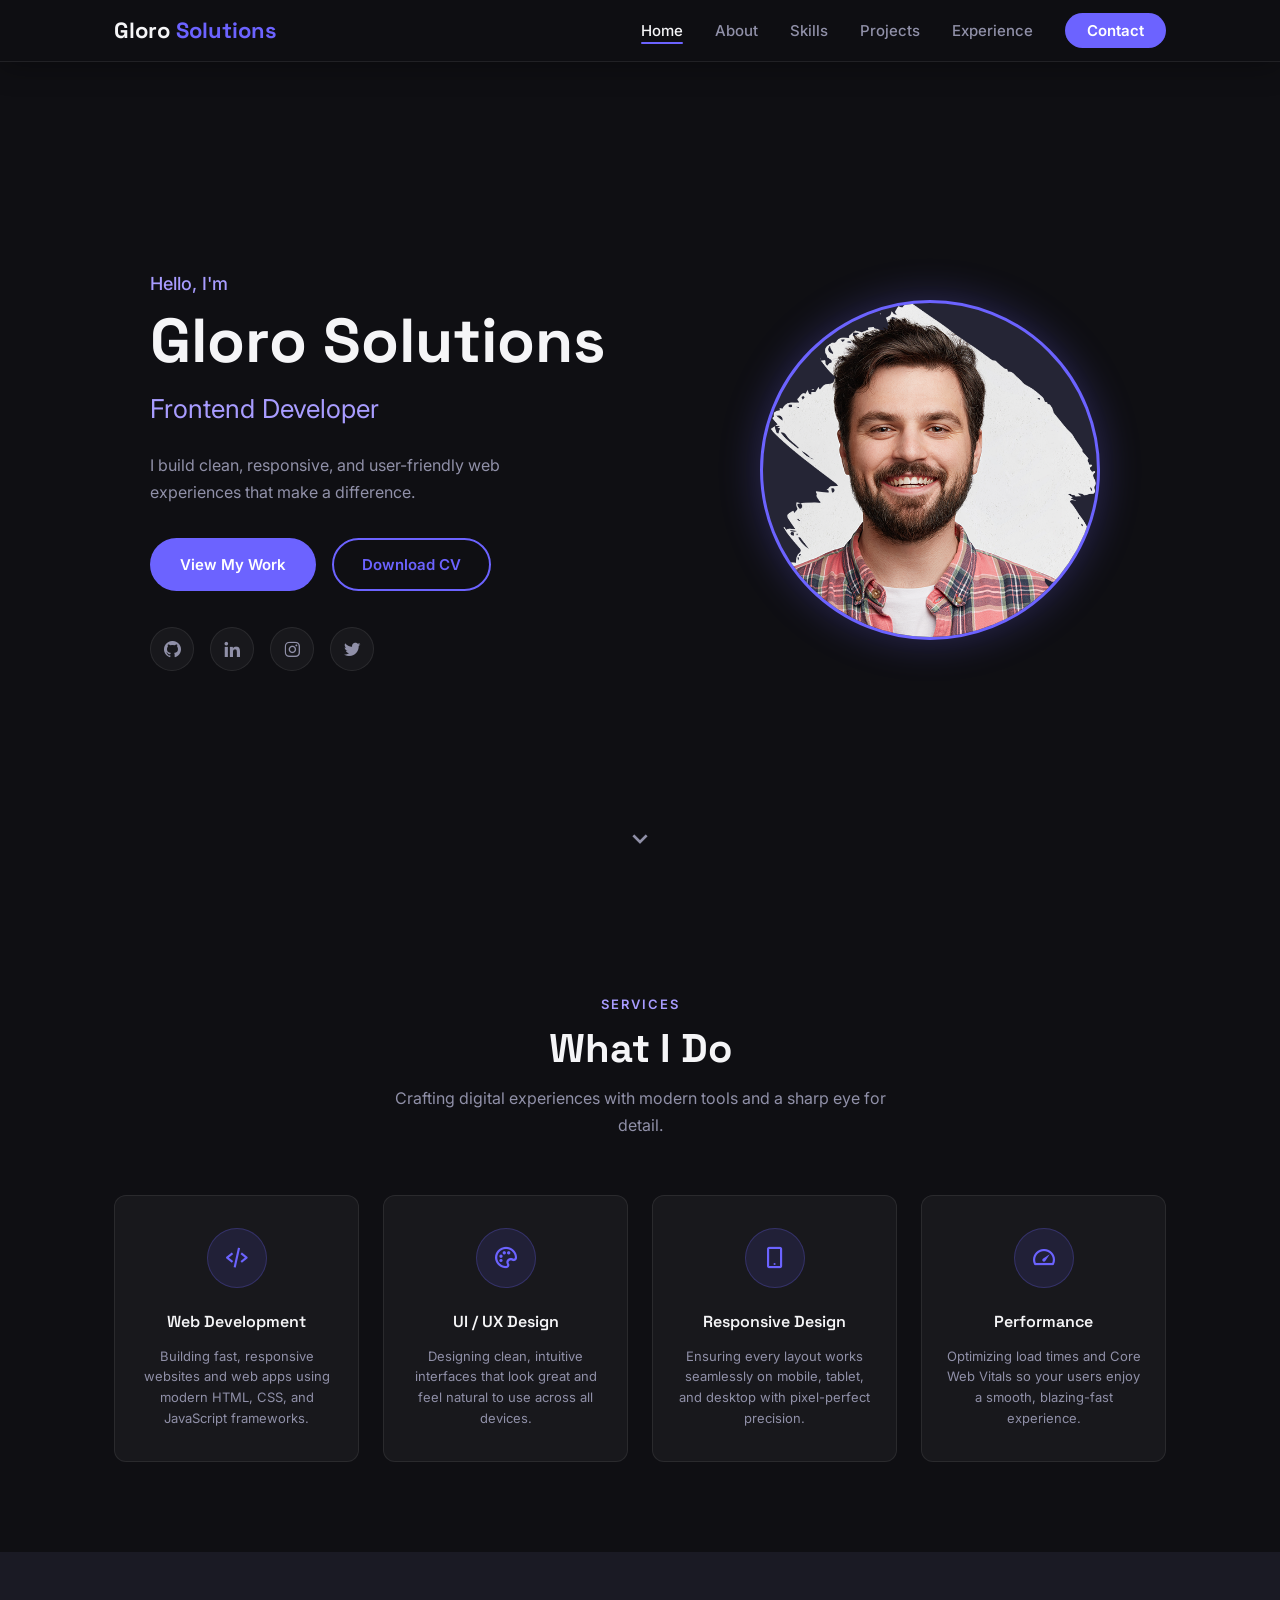
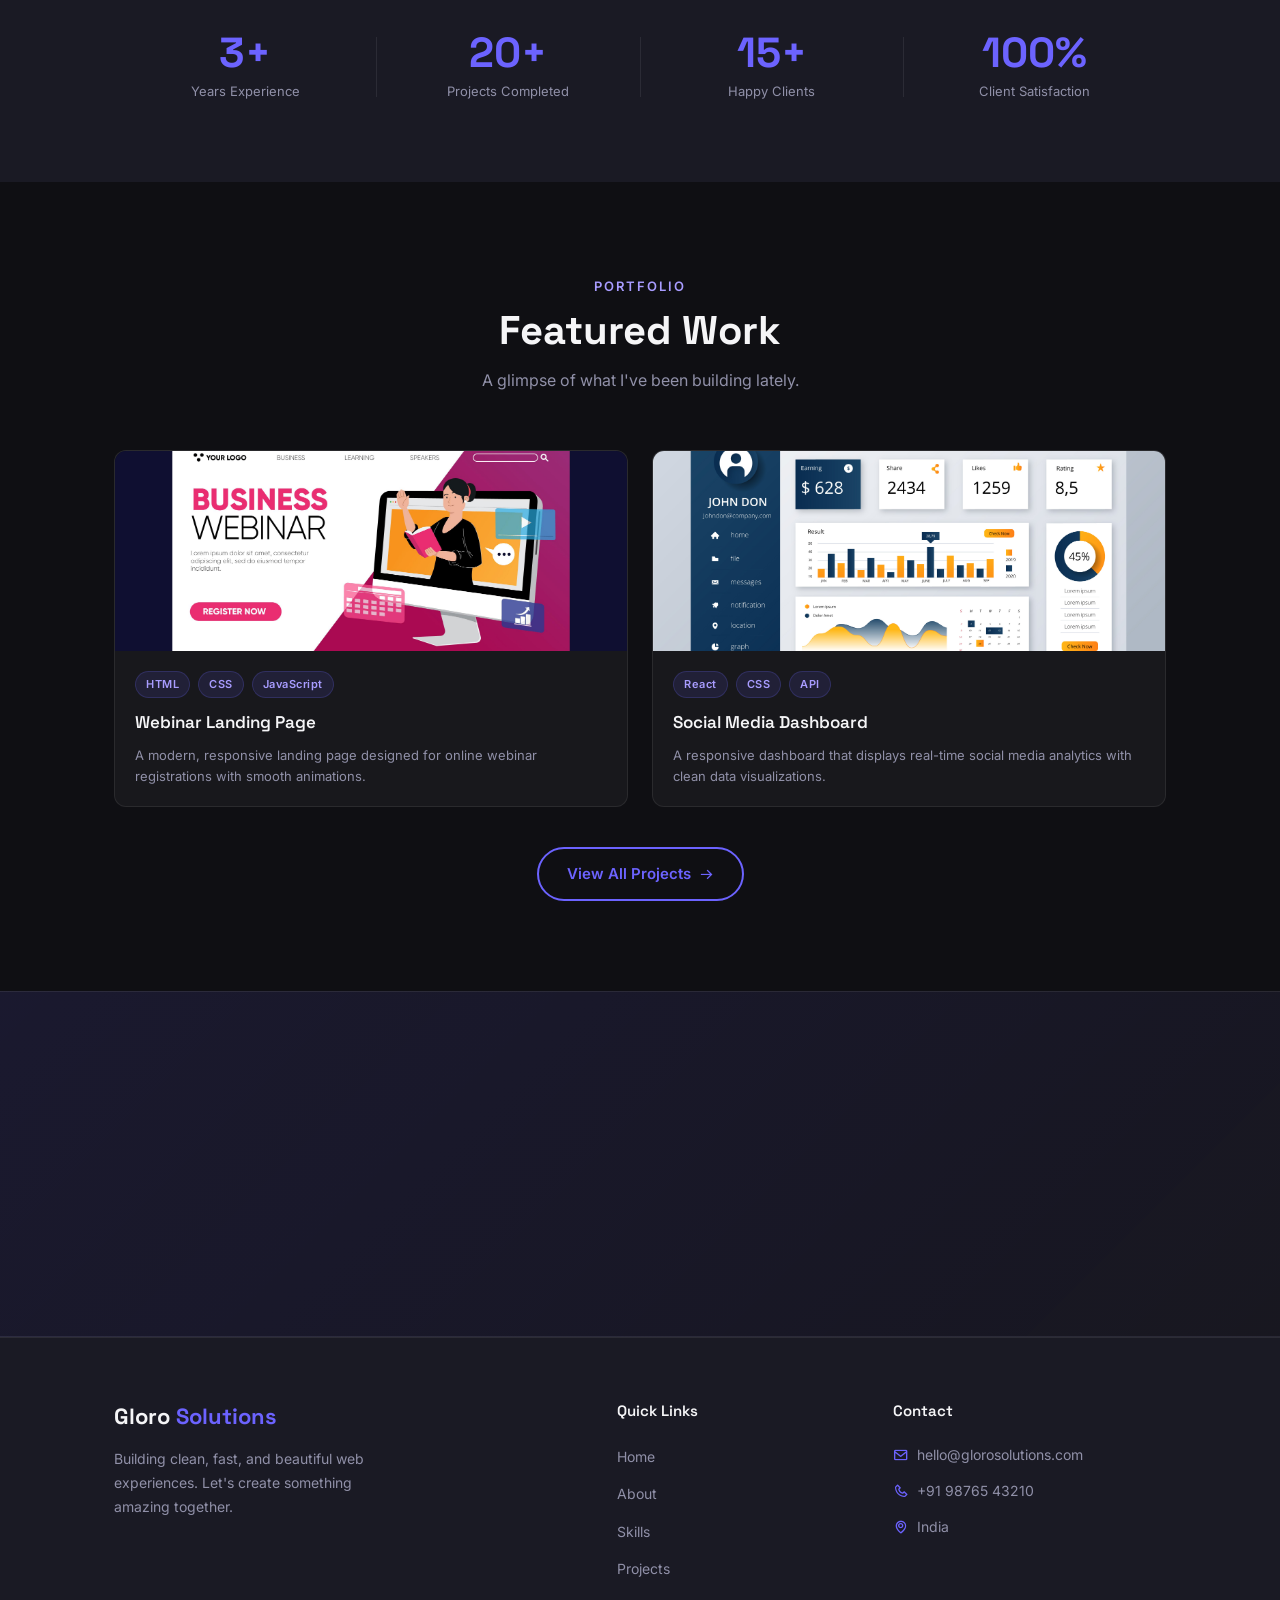
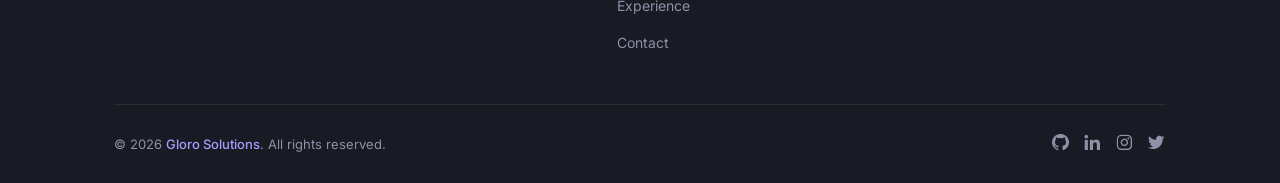
==== commit 2753a9af: "fixed folder structure" ====
--- a/index.html
+++ b/index.html
@@ -53,8 +53,8 @@
       rel="canonical"
       href="https://portfolio-sample-glorosolutions.vercel.app"
     />
-    <link rel="icon" href="img/favicon.ico" />
-    <link rel="stylesheet" href="style.css" />
+    <link rel="icon" href="assets/img/favicon.ico" />
+    <link rel="stylesheet" href="assets/css/style.css" />
     <!-- Boxicons -->
     <link
       href="https://unpkg.com/boxicons@2.1.4/css/boxicons.min.css"
@@ -95,7 +95,9 @@
         <p class="hero-desc"></p>
         <div class="hero-btns">
           <a href="projects.html" class="btn btn-primary">View My Work</a>
-          <a href="#" class="btn btn-outline" download>Download CV</a>
+          <a href="assets/docs/resume.pdf" class="btn btn-outline" download
+            >Download CV</a
+          >
         </div>
         <div class="hero-socials">
           <a href="#" aria-label="GitHub"><i class="bx bxl-github"></i></a>
@@ -294,8 +296,9 @@
         </div>
         <div class="footer-bottom">
           <p class="footer-credit">
-            &copy; 2026 <a href="#" target="_blank" rel="noopener"></a>. All
-            rights reserved.
+            &copy; <span class="footer-year"></span>
+            <a href="#" target="_blank" rel="noopener"></a>. All rights
+            reserved.
           </p>
           <div class="footer-socials"></div>
         </div>
@@ -307,7 +310,7 @@
       <i class="bx bx-chevron-up"></i>
     </a>
 
-    <script src="data.js"></script>
+    <script src="assets/js/data.js"></script>
     <script>
       // Mobile hamburger
       const hamburger = document.getElementById("hamburger");
--- a/assets/css/style.css
+++ b/assets/css/style.css
@@ -0,0 +1,1331 @@
+/* ===========================
+   RESET & BASE
+=========================== */
+*,
+*::before,
+*::after {
+  margin: 0;
+  padding: 0;
+  box-sizing: border-box;
+}
+
+:root {
+  --accent: #6c63ff;
+  --accent-light: #a89cff;
+  --dark: #0f0f13;
+  --dark-2: #1a1a24;
+  --dark-3: #252535;
+  --light: #f5f5f7;
+  --text: #e2e2ea;
+  --text-muted: #9090a8;
+  --border: rgba(255, 255, 255, 0.08);
+  --card-bg: rgba(255, 255, 255, 0.04);
+  --radius: 12px;
+  --radius-sm: 8px;
+  --transition: 0.3s ease;
+  --shadow: 0 4px 30px rgba(0, 0, 0, 0.3);
+}
+
+html {
+  scroll-behavior: smooth;
+}
+
+body {
+  background: var(--dark);
+  color: var(--text);
+  font-family: "Inter", sans-serif;
+  font-size: 16px;
+  line-height: 1.7;
+  opacity: 0;
+  animation: fadeIn 0.6s ease 0.1s forwards;
+}
+
+@keyframes fadeIn {
+  to {
+    opacity: 1;
+  }
+}
+
+a {
+  text-decoration: none;
+  color: inherit;
+}
+img {
+  max-width: 100%;
+  display: block;
+}
+ul {
+  list-style: none;
+}
+
+/* ===========================
+   REUSABLE
+=========================== */
+.container {
+  max-width: 1100px;
+  margin: 0 auto;
+  padding: 0 24px;
+}
+
+.section {
+  padding: 90px 0;
+}
+
+/* Extra top padding for inner pages with fixed navbar */
+.page-section {
+  padding-top: 140px;
+}
+
+.section-alt {
+  background: var(--dark-2);
+}
+
+.section-header {
+  text-align: center;
+  margin-bottom: 56px;
+}
+
+.section-tag {
+  display: inline-block;
+  font-size: 13px;
+  font-weight: 600;
+  letter-spacing: 2px;
+  text-transform: uppercase;
+  color: var(--accent-light);
+  margin-bottom: 10px;
+}
+
+.section-title {
+  font-family: "Space Grotesk", sans-serif;
+  font-size: clamp(28px, 5vw, 40px);
+  font-weight: 700;
+  color: var(--light);
+  line-height: 1.2;
+}
+
+.section-subtitle {
+  color: var(--text-muted);
+  margin-top: 12px;
+  max-width: 500px;
+  margin-left: auto;
+  margin-right: auto;
+}
+
+/* Buttons */
+.btn {
+  display: inline-flex;
+  align-items: center;
+  gap: 8px;
+  padding: 12px 28px;
+  border-radius: 50px;
+  font-weight: 600;
+  font-size: 15px;
+  cursor: pointer;
+  border: 2px solid transparent;
+  transition: var(--transition);
+}
+
+.btn-primary {
+  background: var(--accent);
+  color: #fff;
+}
+
+.btn-primary:hover {
+  background: var(--accent-light);
+  transform: translateY(-2px);
+  box-shadow: 0 8px 25px rgba(108, 99, 255, 0.4);
+}
+
+.btn-outline {
+  background: transparent;
+  border-color: var(--accent);
+  color: var(--accent);
+}
+
+.btn-outline:hover {
+  background: var(--accent);
+  color: #fff;
+  transform: translateY(-2px);
+}
+
+.btn-sm {
+  padding: 8px 20px;
+  font-size: 13px;
+  border-radius: 6px;
+  background: var(--accent);
+  color: #fff;
+  border: 2px solid transparent;
+}
+
+.btn-sm:hover {
+  background: #fff;
+  color: var(--accent);
+}
+
+.btn-outline-light {
+  background: transparent;
+  border-color: rgba(255, 255, 255, 0.7);
+  color: #fff;
+}
+
+.btn-outline-light:hover {
+  background: #fff;
+  color: var(--dark);
+}
+
+.btn-full {
+  width: 100%;
+  justify-content: center;
+}
+
+/* Fade-in animation */
+.fade-in {
+  opacity: 0;
+  transform: translateY(24px);
+  transition:
+    opacity 0.6s ease,
+    transform 0.6s ease;
+}
+.fade-in.visible {
+  opacity: 1;
+  transform: none;
+}
+
+/* ===========================
+   NAVBAR
+=========================== */
+.navbar {
+  position: fixed;
+  top: 0;
+  left: 0;
+  right: 0;
+  z-index: 1000;
+  padding: 18px 0;
+  transition: var(--transition);
+}
+
+.navbar.scrolled {
+  background: rgba(15, 15, 19, 0.9);
+  backdrop-filter: blur(12px);
+  -webkit-backdrop-filter: blur(12px);
+  border-bottom: 1px solid var(--border);
+  padding: 12px 0;
+  box-shadow: var(--shadow);
+}
+
+.nav-container {
+  max-width: 1100px;
+  margin: 0 auto;
+  padding: 0 24px;
+  display: flex;
+  align-items: center;
+  justify-content: space-between;
+}
+
+.nav-logo {
+  font-family: "Space Grotesk", sans-serif;
+  font-size: 22px;
+  font-weight: 700;
+  color: var(--light);
+}
+
+.nav-logo span {
+  color: var(--accent);
+}
+
+.nav-links {
+  display: flex;
+  align-items: center;
+  gap: 32px;
+}
+
+.nav-links a {
+  font-size: 15px;
+  font-weight: 500;
+  color: var(--text-muted);
+  transition: var(--transition);
+  position: relative;
+}
+
+.nav-links a::after {
+  content: "";
+  position: absolute;
+  bottom: -4px;
+  left: 0;
+  width: 0;
+  height: 2px;
+  background: var(--accent);
+  transition: var(--transition);
+  border-radius: 2px;
+}
+
+.nav-links a:hover,
+.nav-links a.active {
+  color: var(--light);
+}
+
+.nav-links a:hover::after,
+.nav-links a.active::after {
+  width: 100%;
+}
+
+.nav-cta {
+  background: var(--accent);
+  color: #fff !important;
+  padding: 8px 22px;
+  border-radius: 50px;
+  font-weight: 600 !important;
+}
+
+.nav-cta::after {
+  display: none !important;
+}
+.nav-cta:hover {
+  background: var(--accent-light) !important;
+  color: #fff !important;
+}
+
+.hamburger {
+  display: none;
+  flex-direction: column;
+  gap: 5px;
+  background: none;
+  border: none;
+  cursor: pointer;
+  padding: 4px;
+}
+
+.hamburger span {
+  display: block;
+  width: 24px;
+  height: 2px;
+  background: var(--light);
+  border-radius: 2px;
+  transition: var(--transition);
+}
+
+.hamburger.open span:nth-child(1) {
+  transform: translateY(7px) rotate(45deg);
+}
+.hamburger.open span:nth-child(2) {
+  opacity: 0;
+}
+.hamburger.open span:nth-child(3) {
+  transform: translateY(-7px) rotate(-45deg);
+}
+
+/* ===========================
+   HERO
+=========================== */
+.hero {
+  min-height: 100vh;
+  display: flex;
+  align-items: center;
+  justify-content: center;
+  gap: 60px;
+  padding: 120px 24px 80px;
+  max-width: 1100px;
+  margin: 0 auto;
+  position: relative;
+}
+
+.hero-content {
+  flex: 1;
+  max-width: 520px;
+}
+
+.hero-greeting {
+  color: var(--accent-light);
+  font-weight: 500;
+  font-size: 18px;
+  margin-bottom: 8px;
+}
+
+.hero-name {
+  font-family: "Space Grotesk", sans-serif;
+  font-size: clamp(36px, 6vw, 62px);
+  font-weight: 700;
+  color: var(--light);
+  line-height: 1.1;
+  margin-bottom: 12px;
+}
+
+.hero-title {
+  font-size: clamp(18px, 3vw, 26px);
+  font-weight: 400;
+  color: var(--accent-light);
+  margin-bottom: 20px;
+}
+
+.hero-desc {
+  color: var(--text-muted);
+  font-size: 16px;
+  margin-bottom: 32px;
+  max-width: 420px;
+}
+
+.hero-btns {
+  display: flex;
+  gap: 16px;
+  flex-wrap: wrap;
+  margin-bottom: 36px;
+}
+
+.hero-socials {
+  display: flex;
+  gap: 16px;
+}
+
+.hero-socials a {
+  width: 44px;
+  height: 44px;
+  border-radius: 50%;
+  border: 1px solid var(--border);
+  display: flex;
+  align-items: center;
+  justify-content: center;
+  color: var(--text-muted);
+  font-size: 20px;
+  transition: var(--transition);
+  background: var(--card-bg);
+}
+
+.hero-socials a:hover {
+  border-color: var(--accent);
+  color: var(--accent);
+  transform: translateY(-3px);
+  background: rgba(108, 99, 255, 0.1);
+}
+
+.hero-image {
+  flex: 1;
+  max-width: 400px;
+  display: flex;
+  justify-content: center;
+}
+
+.hero-img-wrapper {
+  width: 340px;
+  height: 340px;
+  border-radius: 50%;
+  overflow: hidden;
+  border: 3px solid var(--accent);
+  box-shadow: 0 0 40px rgba(108, 99, 255, 0.3);
+  background: var(--dark-3);
+}
+
+.hero-img-wrapper img {
+  width: 100%;
+  height: 100%;
+  object-fit: cover;
+  object-position: top;
+  transition: transform 0.6s ease;
+}
+
+.hero-img-wrapper:hover img {
+  transform: scale(1.05);
+}
+
+.scroll-indicator {
+  position: absolute;
+  bottom: 32px;
+  left: 50%;
+  transform: translateX(-50%);
+  color: var(--text-muted);
+  font-size: 32px;
+  animation: bounce 2s infinite;
+}
+
+@keyframes bounce {
+  0%,
+  100% {
+    transform: translateX(-50%) translateY(0);
+  }
+  50% {
+    transform: translateX(-50%) translateY(10px);
+  }
+}
+
+/* ===========================
+   ABOUT
+=========================== */
+.about-grid {
+  display: grid;
+  grid-template-columns: 1fr 1fr;
+  gap: 48px;
+  align-items: start;
+}
+
+.about-text p {
+  color: var(--text-muted);
+  margin-bottom: 16px;
+}
+
+.about-text p strong {
+  color: var(--light);
+}
+
+.about-stats {
+  display: flex;
+  gap: 32px;
+  margin: 32px 0;
+  flex-wrap: wrap;
+}
+
+.stat {
+  text-align: center;
+}
+
+.stat-number {
+  display: block;
+  font-family: "Space Grotesk", sans-serif;
+  font-size: 36px;
+  font-weight: 700;
+  color: var(--accent);
+  line-height: 1;
+}
+
+.stat-label {
+  font-size: 13px;
+  color: var(--text-muted);
+  margin-top: 4px;
+  display: block;
+}
+
+.info-card {
+  background: var(--card-bg);
+  border: 1px solid var(--border);
+  border-radius: var(--radius);
+  padding: 28px;
+}
+
+.info-item {
+  display: flex;
+  justify-content: space-between;
+  align-items: center;
+  padding: 14px 0;
+  border-bottom: 1px solid var(--border);
+}
+
+.info-item:last-child {
+  border-bottom: none;
+}
+
+.info-label {
+  font-size: 13px;
+  color: var(--text-muted);
+  text-transform: uppercase;
+  letter-spacing: 1px;
+  font-weight: 500;
+}
+
+.info-value {
+  font-weight: 500;
+  color: var(--light);
+  font-size: 14px;
+}
+
+.available {
+  color: #22c55e !important;
+  display: flex;
+  align-items: center;
+  gap: 6px;
+}
+
+.available::before {
+  content: "";
+  display: inline-block;
+  width: 8px;
+  height: 8px;
+  background: #22c55e;
+  border-radius: 50%;
+  animation: pulse 2s infinite;
+}
+
+@keyframes pulse {
+  0%,
+  100% {
+    box-shadow: 0 0 0 0 rgba(34, 197, 94, 0.4);
+  }
+  50% {
+    box-shadow: 0 0 0 6px rgba(34, 197, 94, 0);
+  }
+}
+
+/* ===========================
+   SKILLS
+=========================== */
+.skills-grid {
+  display: grid;
+  grid-template-columns: repeat(3, 1fr);
+  gap: 28px;
+}
+
+.skill-category {
+  background: var(--card-bg);
+  border: 1px solid var(--border);
+  border-radius: var(--radius);
+  padding: 28px;
+  transition: var(--transition);
+}
+
+.skill-category:hover {
+  border-color: var(--accent);
+  transform: translateY(-4px);
+}
+
+.skill-category h3 {
+  font-family: "Space Grotesk", sans-serif;
+  font-size: 17px;
+  font-weight: 600;
+  color: var(--light);
+  margin-bottom: 24px;
+  display: flex;
+  align-items: center;
+  gap: 8px;
+}
+
+.skill-category h3 i {
+  color: var(--accent);
+  font-size: 20px;
+}
+
+.skill-item {
+  margin-bottom: 18px;
+}
+
+.skill-item span {
+  font-size: 13px;
+  color: var(--text-muted);
+  display: block;
+  margin-bottom: 6px;
+}
+
+.skill-bar {
+  height: 5px;
+  background: var(--border);
+  border-radius: 10px;
+  overflow: hidden;
+}
+
+.skill-fill {
+  height: 100%;
+  background: linear-gradient(90deg, var(--accent), var(--accent-light));
+  border-radius: 10px;
+  width: 0;
+  transition: width 1.2s cubic-bezier(0.4, 0, 0.2, 1);
+}
+
+
+
+/* ===========================
+   PROJECTS
+=========================== */
+.projects-grid {
+  display: grid;
+  grid-template-columns: repeat(3, 1fr);
+  gap: 24px;
+}
+
+.project-card {
+  background: var(--card-bg);
+  border: 1px solid var(--border);
+  border-radius: var(--radius);
+  overflow: hidden;
+  transition: var(--transition);
+}
+
+.project-card:hover {
+  border-color: var(--accent);
+  transform: translateY(-6px);
+  box-shadow: 0 16px 40px rgba(108, 99, 255, 0.2);
+}
+
+.project-img {
+  position: relative;
+  height: 200px;
+  overflow: hidden;
+  background: var(--dark-3);
+}
+
+.project-img img {
+  width: 100%;
+  height: 100%;
+  object-fit: cover;
+  transition: transform 0.5s ease;
+}
+
+.project-card:hover .project-img img {
+  transform: scale(1.05);
+}
+
+.project-img-placeholder,
+.project-img-placeholder-2 {
+  display: flex;
+  align-items: center;
+  justify-content: center;
+}
+
+.project-img-placeholder {
+  background: linear-gradient(135deg, #1a1a40, #2a1a5e);
+}
+.project-img-placeholder-2 {
+  background: linear-gradient(135deg, #1a2a1a, #0a3a2a);
+}
+
+.project-img i {
+  font-size: 64px;
+  color: rgba(255, 255, 255, 0.15);
+}
+
+.project-overlay {
+  position: absolute;
+  inset: 0;
+  background: rgba(15, 15, 19, 0.85);
+  display: flex;
+  align-items: center;
+  justify-content: center;
+  gap: 12px;
+  opacity: 0;
+  transition: var(--transition);
+}
+
+.project-card:hover .project-overlay {
+  opacity: 1;
+}
+
+.project-info {
+  padding: 20px;
+}
+
+.project-tags {
+  display: flex;
+  gap: 8px;
+  flex-wrap: wrap;
+  margin-bottom: 10px;
+}
+
+.project-tags span {
+  font-size: 11px;
+  font-weight: 600;
+  letter-spacing: 0.5px;
+  color: var(--accent-light);
+  background: rgba(108, 99, 255, 0.12);
+  padding: 3px 10px;
+  border-radius: 20px;
+  border: 1px solid rgba(108, 99, 255, 0.2);
+}
+
+.project-info h3 {
+  font-family: "Space Grotesk", sans-serif;
+  font-size: 17px;
+  font-weight: 600;
+  color: var(--light);
+  margin-bottom: 8px;
+}
+
+.project-info p {
+  font-size: 13px;
+  color: var(--text-muted);
+  line-height: 1.6;
+}
+
+/* ===========================
+   EXPERIENCE / TIMELINE
+=========================== */
+.timeline {
+  position: relative;
+  max-width: 700px;
+  margin: 0 auto;
+  padding-left: 40px;
+}
+
+.timeline::before {
+  content: "";
+  position: absolute;
+  left: 14px;
+  top: 0;
+  bottom: 0;
+  width: 2px;
+  background: var(--border);
+}
+
+.timeline-item {
+  position: relative;
+  margin-bottom: 40px;
+}
+
+.timeline-dot {
+  position: absolute;
+  left: -34px;
+  top: 6px;
+  width: 16px;
+  height: 16px;
+  border-radius: 50%;
+  background: var(--accent);
+  border: 3px solid var(--dark-2);
+  box-shadow: 0 0 0 2px var(--accent);
+}
+
+.timeline-content {
+  background: var(--card-bg);
+  border: 1px solid var(--border);
+  border-radius: var(--radius);
+  padding: 22px 24px;
+  transition: var(--transition);
+}
+
+.timeline-content:hover {
+  border-color: var(--accent);
+}
+
+.timeline-date {
+  font-size: 12px;
+  font-weight: 600;
+  letter-spacing: 1px;
+  color: var(--accent-light);
+  text-transform: uppercase;
+  display: block;
+  margin-bottom: 8px;
+}
+
+.timeline-content h3 {
+  font-family: "Space Grotesk", sans-serif;
+  font-size: 17px;
+  font-weight: 600;
+  color: var(--light);
+  margin-bottom: 2px;
+}
+
+.timeline-content h4 {
+  font-size: 14px;
+  font-weight: 400;
+  color: var(--text-muted);
+  margin-bottom: 10px;
+}
+
+.timeline-content p {
+  font-size: 14px;
+  color: var(--text-muted);
+  line-height: 1.7;
+}
+
+/* ===========================
+   CONTACT
+=========================== */
+/* Full-width 3-card layout (no form) */
+.contact-cards-full {
+  display: grid;
+  grid-template-columns: repeat(3, 1fr);
+  gap: 24px;
+  margin-bottom: 36px;
+}
+
+.contact-card {
+  background: var(--card-bg);
+  border: 1px solid var(--border);
+  border-radius: var(--radius);
+  padding: 20px 24px;
+  display: flex;
+  align-items: center;
+  gap: 16px;
+  transition: var(--transition);
+}
+
+.contact-card {
+  flex-direction: column;
+  align-items: flex-start;
+  gap: 12px;
+}
+
+.contact-card:hover {
+  border-color: var(--accent);
+  transform: translateY(-4px);
+  box-shadow: 0 12px 30px rgba(108, 99, 255, 0.15);
+}
+
+.contact-card i {
+  font-size: 28px;
+  color: var(--accent);
+  flex-shrink: 0;
+}
+
+.contact-card h3 {
+  font-size: 12px;
+  font-weight: 600;
+  text-transform: uppercase;
+  letter-spacing: 1px;
+  color: var(--text-muted);
+  margin-bottom: 2px;
+}
+
+.contact-card a,
+.contact-card span {
+  color: var(--light);
+  font-size: 14px;
+  font-weight: 500;
+  transition: var(--transition);
+}
+
+.contact-card a:hover {
+  color: var(--accent);
+}
+
+.contact-socials {
+  display: flex;
+  gap: 12px;
+  padding: 8px 0;
+}
+
+.contact-socials-center {
+  justify-content: center;
+  padding: 12px 0 0;
+}
+
+.contact-socials a {
+  width: 44px;
+  height: 44px;
+  border-radius: 50%;
+  border: 1px solid var(--border);
+  display: flex;
+  align-items: center;
+  justify-content: center;
+  color: var(--text-muted);
+  font-size: 20px;
+  transition: var(--transition);
+  background: var(--card-bg);
+}
+
+.contact-socials a:hover {
+  border-color: var(--accent);
+  color: var(--accent);
+  transform: translateY(-3px);
+  background: rgba(108, 99, 255, 0.1);
+}
+
+/* ===========================
+   FOOTER
+=========================== */
+.footer {
+  background: var(--dark-2);
+  border-top: 1px solid var(--border);
+  padding: 60px 0 0;
+}
+
+.footer-container {
+  max-width: 1100px;
+  margin: 0 auto;
+  padding: 0 24px;
+}
+
+.footer-top {
+  display: grid;
+  grid-template-columns: 2fr 1fr 1.2fr;
+  gap: 48px;
+  padding-bottom: 48px;
+}
+
+.footer-brand p {
+  color: var(--text-muted);
+  font-size: 14px;
+  margin-top: 12px;
+  max-width: 280px;
+  line-height: 1.7;
+}
+
+.footer-links h4,
+.footer-contact h4 {
+  font-family: "Space Grotesk", sans-serif;
+  font-size: 15px;
+  font-weight: 600;
+  color: var(--light);
+  margin-bottom: 20px;
+}
+
+.footer-links ul {
+  display: flex;
+  flex-direction: column;
+  gap: 10px;
+}
+
+.footer-links a {
+  font-size: 14px;
+  color: var(--text-muted);
+  transition: var(--transition);
+}
+
+.footer-links a:hover {
+  color: var(--accent);
+  padding-left: 4px;
+}
+
+.footer-contact p {
+  font-size: 14px;
+  color: var(--text-muted);
+  display: flex;
+  align-items: center;
+  gap: 8px;
+  margin-bottom: 12px;
+}
+
+.footer-contact i {
+  color: var(--accent);
+  font-size: 16px;
+}
+
+.footer-bottom {
+  border-top: 1px solid var(--border);
+  padding: 22px 0;
+  display: flex;
+  align-items: center;
+  justify-content: space-between;
+  flex-wrap: wrap;
+  gap: 16px;
+}
+
+.footer-bottom p {
+  font-size: 13px;
+  color: var(--text-muted);
+}
+
+.footer-socials {
+  display: flex;
+  gap: 12px;
+}
+
+.footer-socials a {
+  color: var(--text-muted);
+  font-size: 20px;
+  transition: var(--transition);
+}
+
+.footer-socials a:hover {
+  color: var(--accent);
+  transform: translateY(-2px);
+}
+
+/* ===========================
+   BACK TO TOP
+=========================== */
+.back-to-top {
+  position: fixed;
+  bottom: 28px;
+  right: 28px;
+  width: 44px;
+  height: 44px;
+  background: var(--accent);
+  color: #fff;
+  border-radius: 50%;
+  display: flex;
+  align-items: center;
+  justify-content: center;
+  font-size: 22px;
+  opacity: 0;
+  visibility: hidden;
+  transform: translateY(20px);
+  transition: var(--transition);
+  z-index: 999;
+  box-shadow: 0 4px 15px rgba(108, 99, 255, 0.4);
+}
+
+.back-to-top.visible {
+  opacity: 1;
+  visibility: visible;
+  transform: none;
+}
+
+.back-to-top:hover {
+  background: var(--accent-light);
+}
+
+/* ===========================
+   RESPONSIVE
+=========================== */
+@media (max-width: 900px) {
+  .hero {
+    flex-direction: column-reverse;
+    text-align: center;
+    padding-top: 100px;
+  }
+
+  .hero-desc,
+  .hero-btns,
+  .hero-socials {
+    margin-left: auto;
+    margin-right: auto;
+  }
+  .hero-btns {
+    justify-content: center;
+  }
+  .hero-socials {
+    justify-content: center;
+  }
+  .hero-image {
+    max-width: 260px;
+  }
+  .hero-img-wrapper {
+    width: 240px;
+    height: 240px;
+  }
+
+  .about-grid {
+    grid-template-columns: 1fr;
+  }
+  .skills-grid {
+    grid-template-columns: 1fr;
+  }
+  .projects-grid {
+    grid-template-columns: 1fr;
+  }
+  .contact-grid {
+    grid-template-columns: 1fr;
+  }
+  .footer-top {
+    grid-template-columns: 1fr 1fr;
+  }
+}
+
+@media (max-width: 640px) {
+  .nav-links {
+    display: none;
+    position: fixed;
+    top: 0;
+    left: 0;
+    right: 0;
+    background: var(--dark);
+    padding: 80px 32px 40px;
+    flex-direction: column;
+    align-items: flex-start;
+    gap: 24px;
+    border-bottom: 1px solid var(--border);
+    z-index: 999;
+  }
+
+  .contact-cards-full {
+    grid-template-columns: 1fr;
+  }
+
+  .nav-links.open {
+    display: flex;
+  }
+  .hamburger {
+    display: flex;
+    z-index: 1001;
+  }
+
+  .section {
+    padding: 70px 0;
+  }
+  .footer-top {
+    grid-template-columns: 1fr;
+    gap: 32px;
+  }
+  .footer-bottom {
+    flex-direction: column;
+    align-items: flex-start;
+    gap: 12px;
+  }
+
+  .hero-name {
+    font-size: clamp(30px, 8vw, 48px);
+  }
+  .about-stats {
+    gap: 20px;
+  }
+}
+
+/* ===========================
+   SERVICES GRID (Home)
+=========================== */
+.services-grid {
+  display: grid;
+  grid-template-columns: repeat(4, 1fr);
+  gap: 24px;
+}
+
+.service-card {
+  background: var(--card-bg);
+  border: 1px solid var(--border);
+  border-radius: var(--radius);
+  padding: 32px 24px;
+  text-align: center;
+  transition: var(--transition);
+}
+
+.service-card:hover {
+  border-color: var(--accent);
+  transform: translateY(-6px);
+  box-shadow: 0 12px 35px rgba(108, 99, 255, 0.15);
+}
+
+.service-icon {
+  width: 60px;
+  height: 60px;
+  border-radius: 50%;
+  background: rgba(108, 99, 255, 0.12);
+  border: 1px solid rgba(108, 99, 255, 0.25);
+  display: flex;
+  align-items: center;
+  justify-content: center;
+  margin: 0 auto 20px;
+  font-size: 26px;
+  color: var(--accent);
+  transition: var(--transition);
+}
+
+.service-card:hover .service-icon {
+  background: var(--accent);
+  color: #fff;
+}
+
+.service-card h3 {
+  font-family: "Space Grotesk", sans-serif;
+  font-size: 16px;
+  font-weight: 600;
+  color: var(--light);
+  margin-bottom: 10px;
+}
+
+.service-card p {
+  font-size: 13px;
+  color: var(--text-muted);
+  line-height: 1.6;
+}
+
+/* ===========================
+   HOME STATS BAR
+=========================== */
+.home-stats-section {
+  padding: 60px 0;
+}
+
+.home-stats {
+  display: flex;
+  align-items: center;
+  justify-content: center;
+  gap: 0;
+  flex-wrap: wrap;
+}
+
+.home-stat {
+  flex: 1;
+  text-align: center;
+  padding: 20px;
+  min-width: 140px;
+}
+
+.home-stat .stat-number {
+  display: block;
+  font-family: "Space Grotesk", sans-serif;
+  font-size: 42px;
+  font-weight: 700;
+  color: var(--accent);
+  line-height: 1;
+}
+
+.home-stat .stat-label {
+  font-size: 13px;
+  color: var(--text-muted);
+  margin-top: 6px;
+  display: block;
+}
+
+.home-stat-divider {
+  width: 1px;
+  height: 60px;
+  background: var(--border);
+  flex-shrink: 0;
+}
+
+/* ===========================
+   FEATURED GRID (Home)
+=========================== */
+.featured-grid {
+  display: grid;
+  grid-template-columns: repeat(2, 1fr);
+  gap: 24px;
+  margin-bottom: 40px;
+}
+
+.view-all-wrap {
+  text-align: center;
+}
+
+/* ===========================
+   CTA SECTION (Home)
+=========================== */
+.cta-section {
+  padding: 80px 0;
+  background: linear-gradient(
+    135deg,
+    rgba(108, 99, 255, 0.12),
+    rgba(168, 156, 255, 0.06)
+  );
+  border-top: 1px solid var(--border);
+  border-bottom: 1px solid var(--border);
+}
+
+.cta-box {
+  text-align: center;
+  max-width: 560px;
+  margin: 0 auto;
+}
+
+.cta-box h2 {
+  font-family: "Space Grotesk", sans-serif;
+  font-size: clamp(24px, 4vw, 36px);
+  font-weight: 700;
+  color: var(--light);
+  margin-bottom: 14px;
+}
+
+.cta-box p {
+  color: var(--text-muted);
+  margin-bottom: 28px;
+  font-size: 16px;
+}
+
+/* ===========================
+   FOOTER CREDIT
+=========================== */
+.footer-credit {
+  font-size: 13px;
+  color: var(--text-muted);
+}
+
+.footer-credit a {
+  color: var(--accent-light);
+  font-weight: 500;
+  transition: var(--transition);
+}
+
+.footer-credit a:hover {
+  color: var(--accent);
+}
+
+/* ===========================
+   RESPONSIVE — NEW SECTIONS
+=========================== */
+@media (max-width: 900px) {
+  .services-grid {
+    grid-template-columns: repeat(2, 1fr);
+  }
+  .featured-grid {
+    grid-template-columns: 1fr;
+  }
+  .home-stat-divider {
+    display: none;
+  }
+  .home-stats {
+    gap: 16px;
+  }
+}
+
+@media (max-width: 640px) {
+  .services-grid {
+    grid-template-columns: 1fr;
+  }
+  .home-stat {
+    min-width: 120px;
+  }
+}
